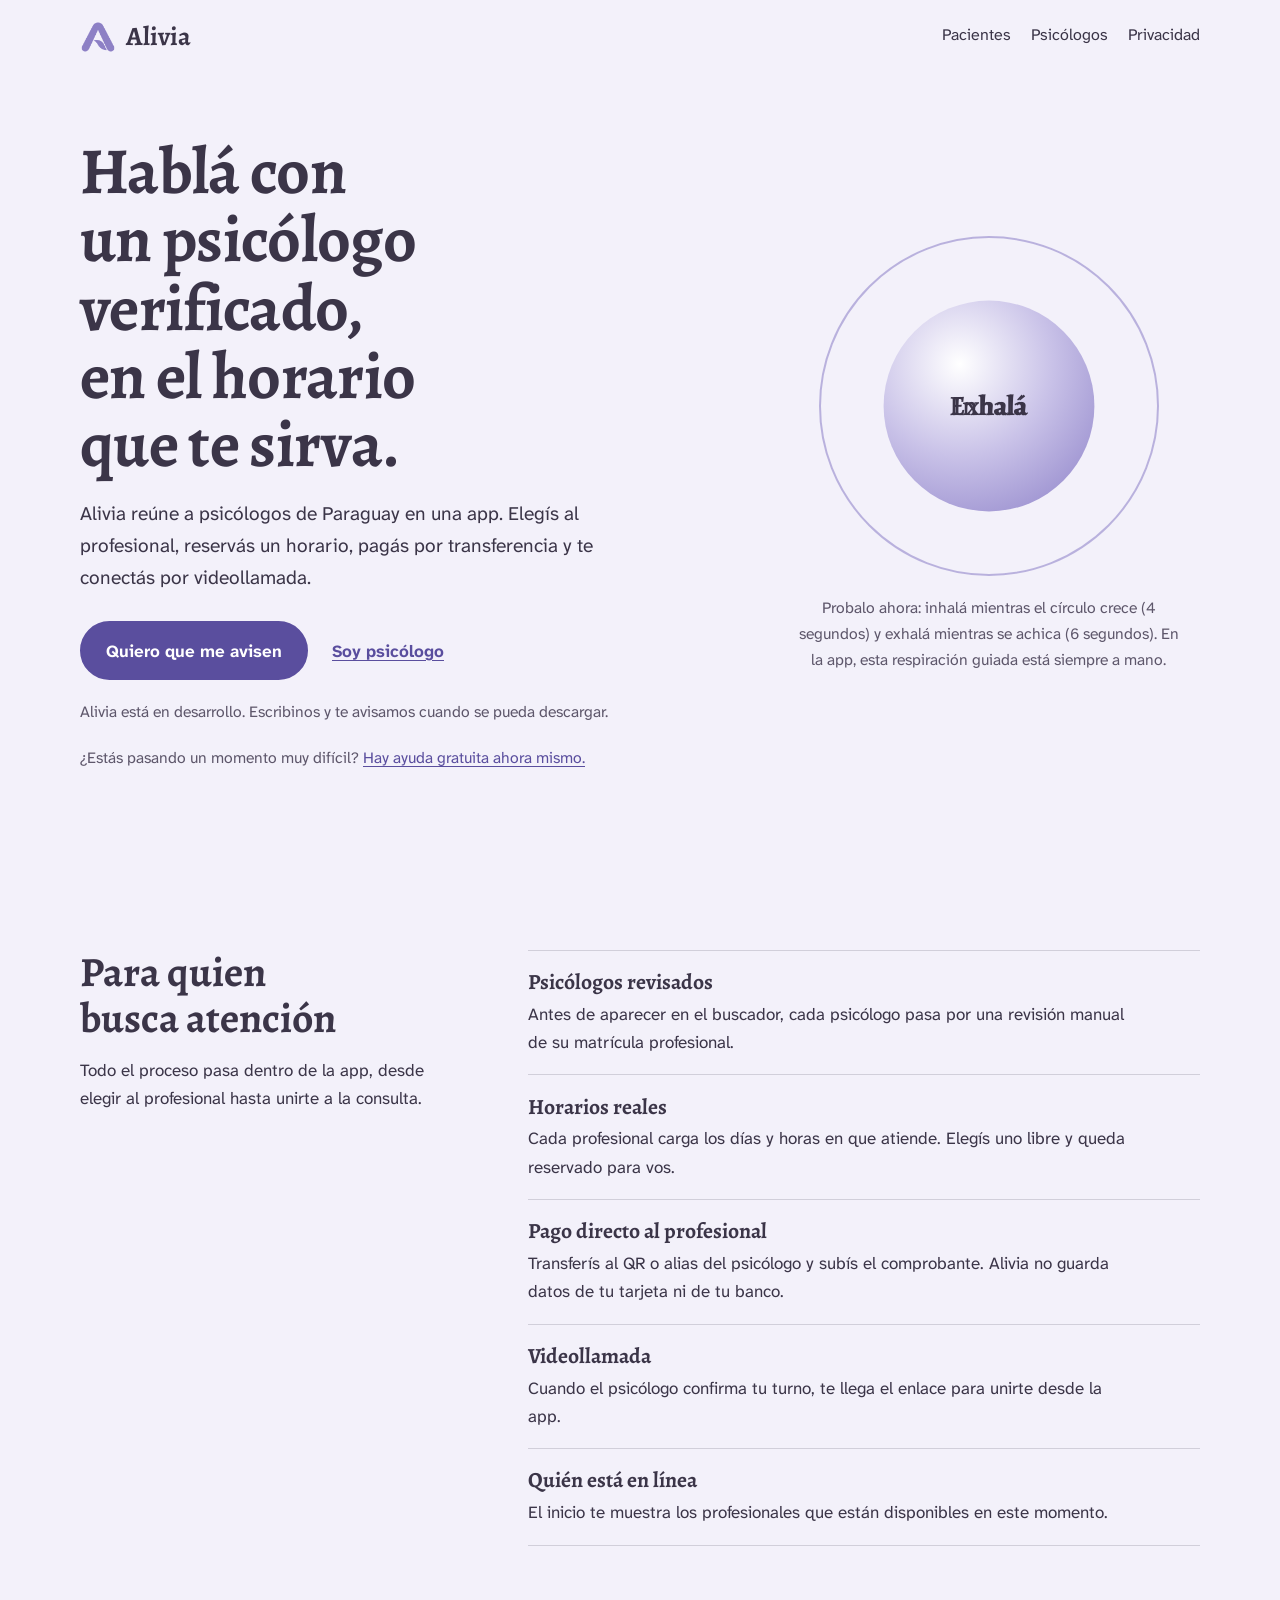
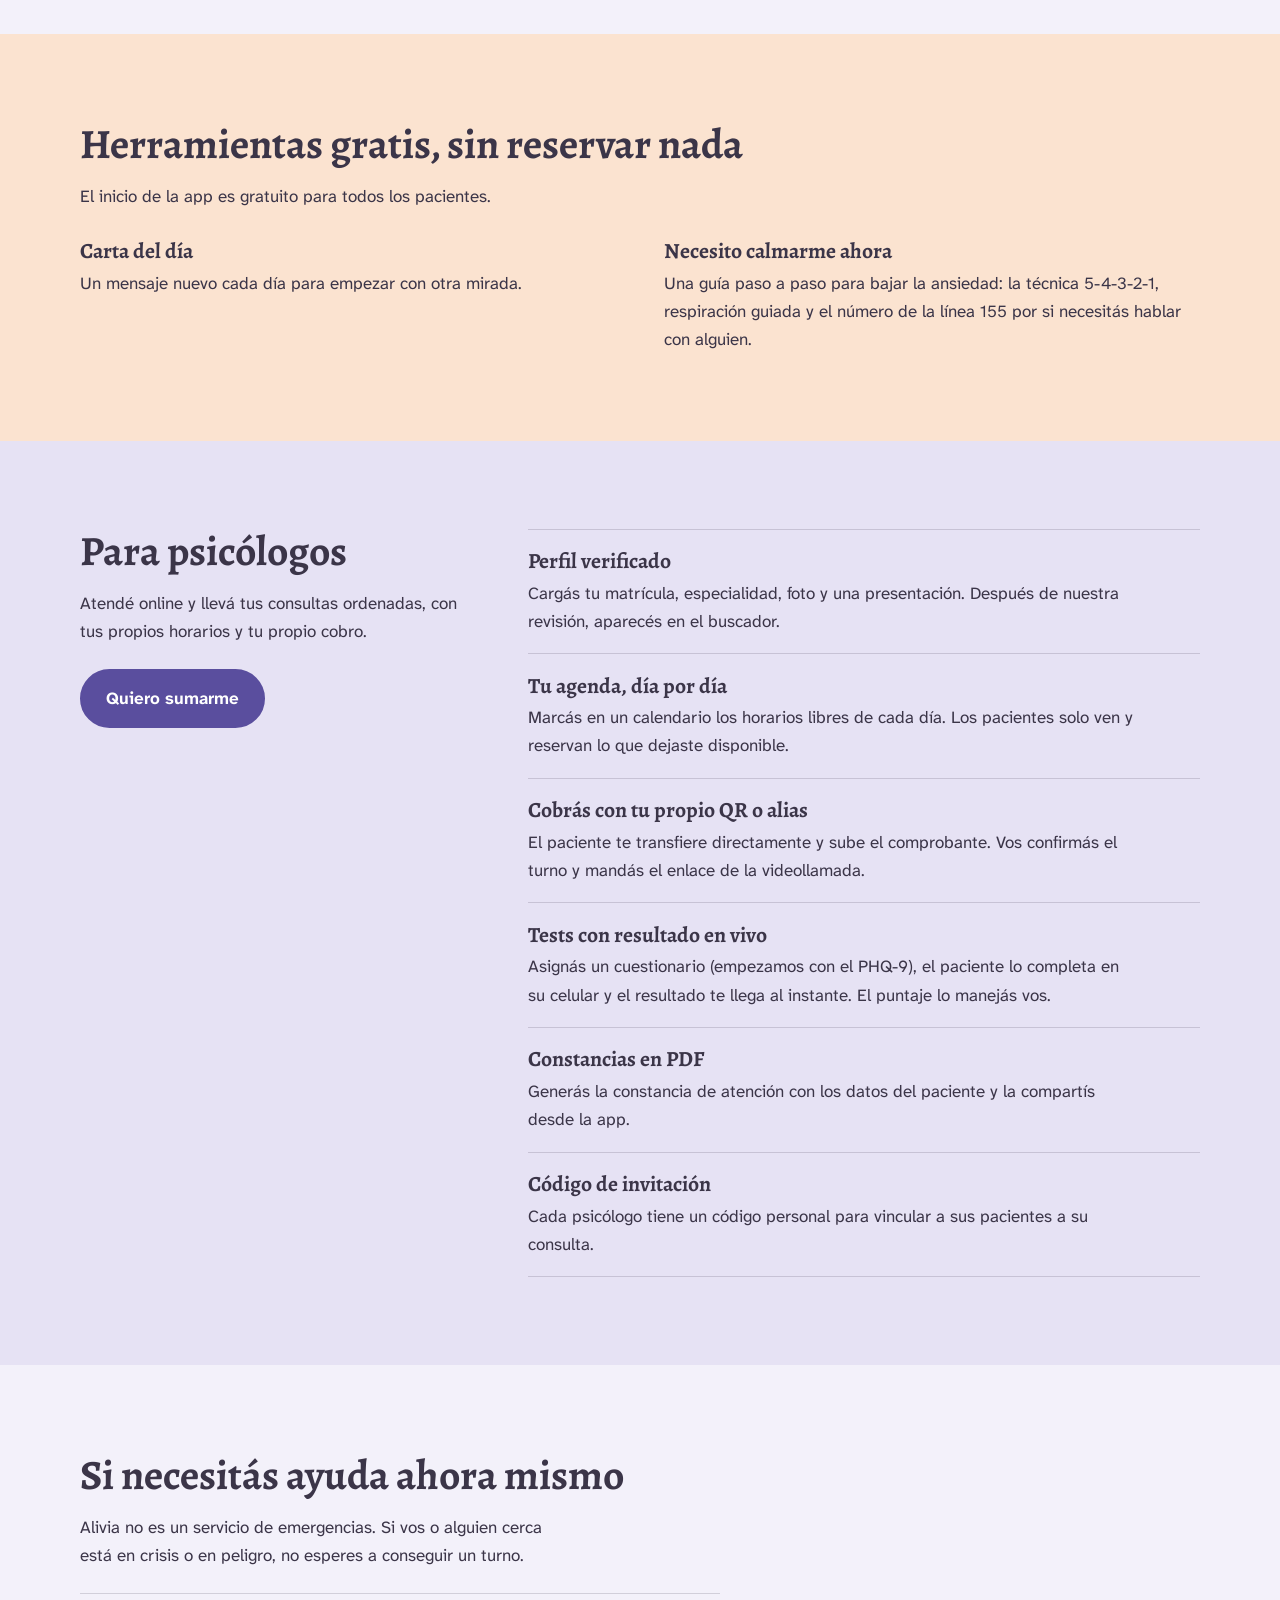
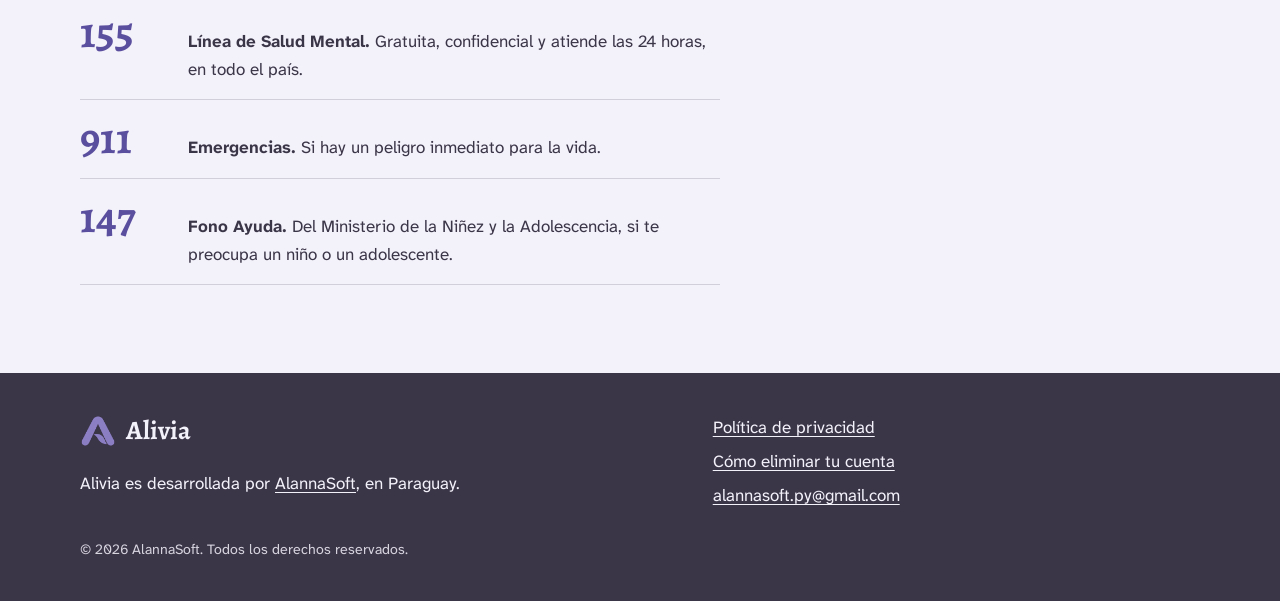
==== index.html @ 04ec1b3c "Sitio inicial de Alivia: portada, política de privacidad y logo Co-Authored-By: Claude Sonnet 5.5 <n" ====
<!doctype html>
<html lang="es">
<head>
  <meta charset="utf-8">
  <meta name="viewport" content="width=device-width, initial-scale=1">
  <title>Alivia: psicólogos verificados en Paraguay</title>
  <meta name="description" content="Encontrá un psicólogo verificado, reservá tu consulta y conectate por videollamada. Alivia, salud mental para Paraguay.">
  <meta name="theme-color" content="#F3F1FA">
  <meta property="og:type" content="website">
  <meta property="og:locale" content="es_PY">
  <meta property="og:title" content="Alivia: psicólogos verificados en Paraguay">
  <meta property="og:description" content="Elegí un psicólogo verificado, reservá un horario y conectate por videollamada.">
  <link rel="icon" href="assets/img/favicon-64.png" type="image/png" sizes="64x64">
  <link rel="apple-touch-icon" href="assets/img/apple-touch-icon.png">
  <link rel="preload" href="assets/fonts/alegreya-700.woff2" as="font" type="font/woff2" crossorigin>
  <link rel="stylesheet" href="assets/css/estilos.css">
</head>
<body>
  <a class="saltar" href="#contenido">Saltar al contenido</a>

  <header class="cabecera">
    <div class="contenedor cabecera__interior">
      <a class="marca" href="index.html" aria-label="Alivia, inicio">
        <img src="assets/img/logo.png" alt="" width="36" height="36">
        Alivia
      </a>
      <nav aria-label="Principal">
        <ul class="menu">
          <li><a href="#pacientes">Pacientes</a></li>
          <li><a href="#psicologos">Psicólogos</a></li>
          <li><a href="privacidad.html">Privacidad</a></li>
        </ul>
      </nav>
    </div>
  </header>

  <main id="contenido">
    <section class="hero">
      <div class="contenedor hero__rejilla">
        <div>
          <h1>Hablá con un psicólogo verificado, en el horario que te sirva.</h1>
          <p class="hero__bajada">Alivia reúne a psicólogos de Paraguay en una app. Elegís al profesional, reservás un horario, pagás por transferencia y te conectás por videollamada.</p>
          <div class="acciones">
            <a class="boton" href="mailto:alannasoft.py@gmail.com?subject=Quiero%20que%20me%20avisen%20cuando%20Alivia%20est%C3%A9%20lista">Quiero que me avisen</a>
            <a class="enlace-fuerte" href="#psicologos">Soy psicólogo</a>
          </div>
          <p class="estado">Alivia está en desarrollo. Escribinos y te avisamos cuando se pueda descargar.</p>
          <p class="estado">¿Estás pasando un momento muy difícil? <a href="#ayuda">Hay ayuda gratuita ahora mismo.</a></p>
        </div>

        <figure class="aliento">
          <div class="aliento__dibujo" aria-hidden="true">
            <span class="aliento__guia"></span>
            <span class="aliento__circulo"></span>
            <span class="aliento__texto aliento__texto--inhala">Inhalá</span>
            <span class="aliento__texto aliento__texto--exhala">Exhalá</span>
            <span class="aliento__texto aliento__texto--fija">Respirá despacio</span>
          </div>
          <figcaption>Probalo ahora: inhalá mientras el círculo crece (4 segundos) y exhalá mientras se achica (6 segundos). En la app, esta respiración guiada está siempre a mano.</figcaption>
        </figure>
      </div>
    </section>

    <section class="seccion" id="pacientes">
      <div class="contenedor partida">
        <div class="partida__titulo">
          <h2>Para quien busca atención</h2>
          <p class="intro">Todo el proceso pasa dentro de la app, desde elegir al profesional hasta unirte a la consulta.</p>
        </div>
        <ul class="filas">
          <li>
            <h3>Psicólogos revisados</h3>
            <p>Antes de aparecer en el buscador, cada psicólogo pasa por una revisión manual de su matrícula profesional.</p>
          </li>
          <li>
            <h3>Horarios reales</h3>
            <p>Cada profesional carga los días y horas en que atiende. Elegís uno libre y queda reservado para vos.</p>
          </li>
          <li>
            <h3>Pago directo al profesional</h3>
            <p>Transferís al QR o alias del psicólogo y subís el comprobante. Alivia no guarda datos de tu tarjeta ni de tu banco.</p>
          </li>
          <li>
            <h3>Videollamada</h3>
            <p>Cuando el psicólogo confirma tu turno, te llega el enlace para unirte desde la app.</p>
          </li>
          <li>
            <h3>Quién está en línea</h3>
            <p>El inicio te muestra los profesionales que están disponibles en este momento.</p>
          </li>
        </ul>
      </div>
    </section>

    <section class="seccion seccion--calida" id="gratis">
      <div class="contenedor">
        <h2>Herramientas gratis, sin reservar nada</h2>
        <p class="intro">El inicio de la app es gratuito para todos los pacientes.</p>
        <div class="dos">
          <article>
            <h3>Carta del día</h3>
            <p>Un mensaje nuevo cada día para empezar con otra mirada.</p>
          </article>
          <article>
            <h3>Necesito calmarme ahora</h3>
            <p>Una guía paso a paso para bajar la ansiedad: la técnica 5-4-3-2-1, respiración guiada y el número de la línea 155 por si necesitás hablar con alguien.</p>
          </article>
        </div>
      </div>
    </section>

    <section class="seccion seccion--suave" id="psicologos">
      <div class="contenedor partida">
        <div class="partida__titulo">
          <h2>Para psicólogos</h2>
          <p class="intro">Atendé online y llevá tus consultas ordenadas, con tus propios horarios y tu propio cobro.</p>
          <a class="boton" href="mailto:alannasoft.py@gmail.com?subject=Quiero%20sumarme%20a%20Alivia%20como%20psic%C3%B3logo%2Fa">Quiero sumarme</a>
        </div>
        <ul class="filas">
          <li>
            <h3>Perfil verificado</h3>
            <p>Cargás tu matrícula, especialidad, foto y una presentación. Después de nuestra revisión, aparecés en el buscador.</p>
          </li>
          <li>
            <h3>Tu agenda, día por día</h3>
            <p>Marcás en un calendario los horarios libres de cada día. Los pacientes solo ven y reservan lo que dejaste disponible.</p>
          </li>
          <li>
            <h3>Cobrás con tu propio QR o alias</h3>
            <p>El paciente te transfiere directamente y sube el comprobante. Vos confirmás el turno y mandás el enlace de la videollamada.</p>
          </li>
          <li>
            <h3>Tests con resultado en vivo</h3>
            <p>Asignás un cuestionario (empezamos con el PHQ-9), el paciente lo completa en su celular y el resultado te llega al instante. El puntaje lo manejás vos.</p>
          </li>
          <li>
            <h3>Constancias en PDF</h3>
            <p>Generás la constancia de atención con los datos del paciente y la compartís desde la app.</p>
          </li>
          <li>
            <h3>Código de invitación</h3>
            <p>Cada psicólogo tiene un código personal para vincular a sus pacientes a su consulta.</p>
          </li>
        </ul>
      </div>
    </section>

    <section class="seccion" id="ayuda">
      <div class="contenedor">
        <h2>Si necesitás ayuda ahora mismo</h2>
        <p class="intro">Alivia no es un servicio de emergencias. Si vos o alguien cerca está en crisis o en peligro, no esperes a conseguir un turno.</p>
        <ul class="urgencias">
          <li>
            <a class="numero" href="tel:155" aria-label="Llamar al 155">155</a>
            <p><strong>Línea de Salud Mental.</strong> Gratuita, confidencial y atiende las 24 horas, en todo el país.</p>
          </li>
          <li>
            <a class="numero" href="tel:911" aria-label="Llamar al 911">911</a>
            <p><strong>Emergencias.</strong> Si hay un peligro inmediato para la vida.</p>
          </li>
          <li>
            <a class="numero" href="tel:147" aria-label="Llamar al 147">147</a>
            <p><strong>Fono Ayuda.</strong> Del Ministerio de la Niñez y la Adolescencia, si te preocupa un niño o un adolescente.</p>
          </li>
        </ul>
      </div>
    </section>
  </main>

  <footer class="pie">
    <div class="contenedor pie__rejilla">
      <div>
        <a class="marca" href="index.html" aria-label="Alivia, inicio">
          <img src="assets/img/logo.png" alt="" width="36" height="36">
          Alivia
        </a>
        <p>Alivia es desarrollada por <a href="https://estacionalanna.github.io/alannasoft.github.io/">AlannaSoft</a>, en Paraguay.</p>
      </div>
      <ul>
        <li><a href="privacidad.html">Política de privacidad</a></li>
        <li><a href="privacidad.html#eliminar-cuenta">Cómo eliminar tu cuenta</a></li>
        <li><a href="mailto:alannasoft.py@gmail.com">alannasoft.py@gmail.com</a></li>
      </ul>
    </div>
    <div class="contenedor">
      <small>© 2026 AlannaSoft. Todos los derechos reservados.</small>
    </div>
  </footer>
</body>
</html>
---- assets/css/estilos.css ----
/* Alivia web: estilos compartidos por index.html y privacidad.html
   Paleta oficial "Lavanda suave" + una variante más oscura del acento (--acento-fuerte)
   para texto y botones, porque #8B7FC7 sola no llega al contraste mínimo para texto. */

@font-face {
  font-family: "Alegreya";
  font-weight: 500;
  font-style: normal;
  font-display: swap;
  src: url("../fonts/alegreya-500.woff2") format("woff2");
}
@font-face {
  font-family: "Alegreya";
  font-weight: 700;
  font-style: normal;
  font-display: swap;
  src: url("../fonts/alegreya-700.woff2") format("woff2");
}
@font-face {
  font-family: "Atkinson Hyperlegible Next";
  font-weight: 400;
  font-style: normal;
  font-display: swap;
  src: url("../fonts/atkinson-400.woff2") format("woff2");
}
@font-face {
  font-family: "Atkinson Hyperlegible Next";
  font-weight: 700;
  font-style: normal;
  font-display: swap;
  src: url("../fonts/atkinson-700.woff2") format("woff2");
}

:root {
  --fondo: #F3F1FA;
  --superficie: #C9C2E8;
  --superficie-suave: #E6E2F4;
  --acento: #8B7FC7;
  --acento-fuerte: #5A4E9E;
  --calido: #FBE3D0;
  --tinta: #3B3548;
  --tinta-suave: #5E576B;
  --linea: rgba(59, 53, 72, 0.18);
  --serif: "Alegreya", Georgia, "Times New Roman", serif;
  --sans: "Atkinson Hyperlegible Next", system-ui, -apple-system, "Segoe UI", sans-serif;
  --gutter: clamp(16px, 4vw, 40px);
  color-scheme: light;
}

*,
*::before,
*::after {
  box-sizing: border-box;
}

html {
  -webkit-text-size-adjust: 100%;
  scroll-behavior: smooth;
}

@media (prefers-reduced-motion: reduce) {
  html {
    scroll-behavior: auto;
  }
}

body {
  margin: 0;
  background: var(--fondo);
  color: var(--tinta);
  font-family: var(--sans);
  font-size: 1.0625rem;
  line-height: 1.65;
}

a {
  color: var(--acento-fuerte);
  text-underline-offset: 0.2em;
}

:focus-visible {
  outline: 3px solid var(--acento-fuerte);
  outline-offset: 3px;
  border-radius: 4px;
}

.saltar {
  position: absolute;
  left: 1rem;
  top: -4rem;
  background: var(--tinta);
  color: var(--fondo);
  padding: 0.6rem 1rem;
  border-radius: 8px;
  z-index: 10;
}
.saltar:focus {
  top: 1rem;
}

.contenedor {
  width: min(1120px, 100% - 2 * var(--gutter));
  margin-inline: auto;
}

/* ---------- Cabecera ---------- */

.cabecera {
  padding-block: 1rem;
}

.cabecera__interior {
  display: flex;
  flex-wrap: wrap;
  align-items: center;
  justify-content: space-between;
  gap: 0.5rem 1.5rem;
}

.marca {
  display: inline-flex;
  align-items: center;
  gap: 0.6rem;
  color: var(--tinta);
  font-family: var(--serif);
  font-weight: 700;
  font-size: 1.65rem;
  line-height: 1;
  text-decoration: none;
}

.marca img {
  width: 2.25rem;
  height: 2.25rem;
}

.menu {
  display: flex;
  flex-wrap: wrap;
  gap: 0.25rem 1.25rem;
  margin: 0;
  padding: 0;
  list-style: none;
  font-size: 1rem;
}

.menu a {
  display: inline-block;
  padding: 0.4rem 0;
  color: var(--tinta);
  text-decoration: none;
  border-bottom: 2px solid transparent;
}

.menu a:hover {
  border-bottom-color: var(--acento);
}

/* ---------- Botones y enlaces ---------- */

.boton {
  display: inline-block;
  background: var(--acento-fuerte);
  border: 2px solid var(--acento-fuerte);
  border-radius: 999px;
  color: #fff;
  font-weight: 700;
  padding: 0.85rem 1.5rem;
  text-decoration: none;
  transition: background-color 0.15s, border-color 0.15s;
}

.boton:hover {
  background: var(--tinta);
  border-color: var(--tinta);
}

.enlace-fuerte {
  font-weight: 700;
}

/* ---------- Portada ---------- */

.hero {
  padding-block: clamp(1.5rem, 5vw, 4.5rem) clamp(2.5rem, 7vw, 6rem);
}

.hero__rejilla {
  display: grid;
  gap: 2.5rem 4rem;
  align-items: center;
}

@media (min-width: 860px) {
  .hero__rejilla {
    grid-template-columns: minmax(0, 1.2fr) minmax(0, 0.8fr);
  }
}

.hero h1 {
  max-width: 15ch;
  margin: 0 0 1.25rem;
  font-family: var(--serif);
  font-weight: 700;
  font-size: clamp(2.25rem, 1.2rem + 4.6vw, 4.1rem);
  line-height: 1.04;
  letter-spacing: -0.01em;
  text-wrap: balance;
}

.hero__bajada {
  max-width: 34rem;
  margin: 0 0 1.75rem;
  font-size: 1.2rem;
}

.acciones {
  display: flex;
  flex-wrap: wrap;
  align-items: center;
  gap: 1rem 1.5rem;
}

.estado {
  max-width: 34rem;
  margin: 1.25rem 0 0;
  color: var(--tinta-suave);
  font-size: 0.98rem;
}

/* ---------- Círculo de respiración (4 s inhalar, 6 s exhalar) ---------- */

.aliento {
  margin: 0;
}

.aliento__dibujo {
  position: relative;
  width: min(100%, 340px);
  aspect-ratio: 1;
  margin-inline: auto;
}

.aliento__guia {
  position: absolute;
  inset: 0;
  border: 2px solid var(--acento);
  border-radius: 50%;
  opacity: 0.55;
}

.aliento__circulo {
  position: absolute;
  inset: 0;
  border-radius: 50%;
  background: radial-gradient(circle at 36% 30%, #fff 0%, var(--superficie) 46%, var(--acento) 100%);
  transform: scale(0.8);
}

.aliento__texto {
  position: absolute;
  inset: 0;
  display: none;
  place-items: center;
  font-family: var(--serif);
  font-weight: 500;
  font-size: 1.75rem;
  color: var(--tinta);
}

.aliento__texto--fija {
  display: grid;
}

.aliento figcaption {
  max-width: 24rem;
  margin: 1.25rem auto 0;
  color: var(--tinta-suave);
  font-size: 0.98rem;
  text-align: center;
}

@media (prefers-reduced-motion: no-preference) {
  .aliento__circulo {
    transform: scale(0.62);
    animation: respirar 10s ease-in-out infinite;
  }
  .aliento__texto--fija {
    display: none;
  }
  .aliento__texto--inhala {
    display: grid;
    animation: texto-inhala 10s linear infinite;
  }
  .aliento__texto--exhala {
    display: grid;
    animation: texto-exhala 10s linear infinite;
  }
}

@keyframes respirar {
  0% { transform: scale(0.62); }
  40% { transform: scale(1); }
  100% { transform: scale(0.62); }
}

@keyframes texto-inhala {
  0% { opacity: 0; }
  4% { opacity: 1; }
  34% { opacity: 1; }
  40% { opacity: 0; }
  100% { opacity: 0; }
}

@keyframes texto-exhala {
  0% { opacity: 0; }
  40% { opacity: 0; }
  46% { opacity: 1; }
  94% { opacity: 1; }
  100% { opacity: 0; }
}

/* ---------- Secciones ---------- */

.seccion {
  padding-block: clamp(2.5rem, 7vw, 5.5rem);
}

.seccion--calida {
  background: var(--calido);
}

.seccion--suave {
  background: var(--superficie-suave);
}

.seccion h2 {
  margin: 0 0 0.9rem;
  font-family: var(--serif);
  font-weight: 700;
  font-size: clamp(1.75rem, 1rem + 2.6vw, 2.6rem);
  line-height: 1.1;
  text-wrap: balance;
}

.seccion .intro {
  max-width: 30rem;
  margin: 0 0 1.5rem;
}

.partida {
  display: grid;
  gap: 1.5rem 4rem;
}

@media (min-width: 860px) {
  .partida {
    grid-template-columns: minmax(0, 0.8fr) minmax(0, 1.4fr);
  }
  .partida__titulo {
    position: sticky;
    top: 1.5rem;
    align-self: start;
  }
}

.filas {
  margin: 0;
  padding: 0;
  list-style: none;
}

.filas li {
  padding: 1.15rem 0;
  border-top: 1px solid var(--linea);
}

.filas li:last-child {
  border-bottom: 1px solid var(--linea);
}

.filas h3,
.dos h3 {
  margin: 0 0 0.3rem;
  font-family: var(--serif);
  font-weight: 700;
  font-size: 1.35rem;
  line-height: 1.2;
}

.filas p,
.dos p {
  max-width: 38rem;
  margin: 0;
}

.dos {
  display: grid;
  gap: 1.75rem 3rem;
  margin-top: 1.75rem;
}

@media (min-width: 720px) {
  .dos {
    grid-template-columns: 1fr 1fr;
  }
}

.seccion--calida .intro {
  max-width: 38rem;
}

/* ---------- Ayuda inmediata ---------- */

.urgencias {
  margin: 1.5rem 0 0;
  padding: 0;
  list-style: none;
  max-width: 40rem;
}

.urgencias li {
  display: grid;
  grid-template-columns: 5.5rem 1fr;
  gap: 0.25rem 1.25rem;
  align-items: baseline;
  padding: 1rem 0;
  border-top: 1px solid var(--linea);
}

.urgencias li:last-child {
  border-bottom: 1px solid var(--linea);
}

.urgencias .numero {
  color: var(--acento-fuerte);
  font-family: var(--serif);
  font-weight: 700;
  font-size: 2.75rem;
  line-height: 1;
  text-decoration: none;
}

.urgencias .numero:hover {
  text-decoration: underline;
}

.urgencias p {
  margin: 0;
}

/* ---------- Pie ---------- */

.pie {
  padding-block: 2.5rem;
  background: var(--tinta);
  color: var(--fondo);
}

.pie a {
  color: var(--fondo);
}

.pie a:hover {
  color: var(--superficie);
}

.pie :focus-visible {
  outline-color: var(--superficie);
}

.pie .marca {
  color: var(--fondo);
}

.pie__rejilla {
  display: grid;
  gap: 1.5rem 3rem;
}

@media (min-width: 720px) {
  .pie__rejilla {
    grid-template-columns: 1.2fr 1fr;
    align-items: start;
  }
}

.pie p {
  max-width: 28rem;
  margin: 0.75rem 0 0;
}

.pie ul {
  display: grid;
  gap: 0.4rem;
  margin: 0;
  padding: 0;
  list-style: none;
}

.pie small {
  display: block;
  margin-top: 1.75rem;
  opacity: 0.85;
}

/* ---------- Política de privacidad ---------- */

.legal {
  padding-block: clamp(1.5rem, 5vw, 3.5rem) clamp(3rem, 8vw, 6rem);
}

.legal__cuerpo {
  max-width: 44rem;
}

.legal h1 {
  margin: 0 0 0.5rem;
  font-family: var(--serif);
  font-weight: 700;
  font-size: clamp(2rem, 1rem + 4vw, 3.2rem);
  line-height: 1.08;
  text-wrap: balance;
}

.legal .fecha {
  margin: 0 0 1.75rem;
  color: var(--tinta-suave);
}

.legal h2 {
  margin: 2.5rem 0 0.75rem;
  font-family: var(--serif);
  font-weight: 700;
  font-size: 1.6rem;
  line-height: 1.2;
  scroll-margin-top: 1rem;
}

.legal h3 {
  margin: 1.5rem 0 0.4rem;
  font-weight: 700;
  font-size: 1.05rem;
}

.legal p {
  margin: 0 0 1rem;
}

.legal ul,
.legal ol {
  margin: 0.5rem 0 1rem;
  padding-left: 1.25rem;
}

.legal li {
  margin: 0.4rem 0;
}

.resumen {
  margin: 0 0 2rem;
  padding: 1.1rem 1.25rem;
  background: var(--superficie-suave);
  border-left: 4px solid var(--acento);
  border-radius: 0 14px 14px 0;
}

.legal .resumen h2 {
  margin: 0 0 0.5rem;
  font-size: 1.3rem;
}

.resumen ul {
  margin: 0;
}

.indice {
  margin: 0 0 1rem;
  padding: 0;
  list-style: none;
  columns: 1;
}

@media (min-width: 700px) {
  .indice {
    columns: 2;
    column-gap: 2.5rem;
  }
}

.legal .indice li {
  margin: 0.3rem 0;
  break-inside: avoid;
}

.indice a {
  text-decoration: none;
}

.indice a:hover {
  text-decoration: underline;
}

.aviso-emergencia {
  margin: 1rem 0;
  padding: 1rem 1.25rem;
  background: var(--calido);
  border-radius: 14px;
}

.aviso-emergencia p:last-child,
.aviso-emergencia ul {
  margin-bottom: 0;
}
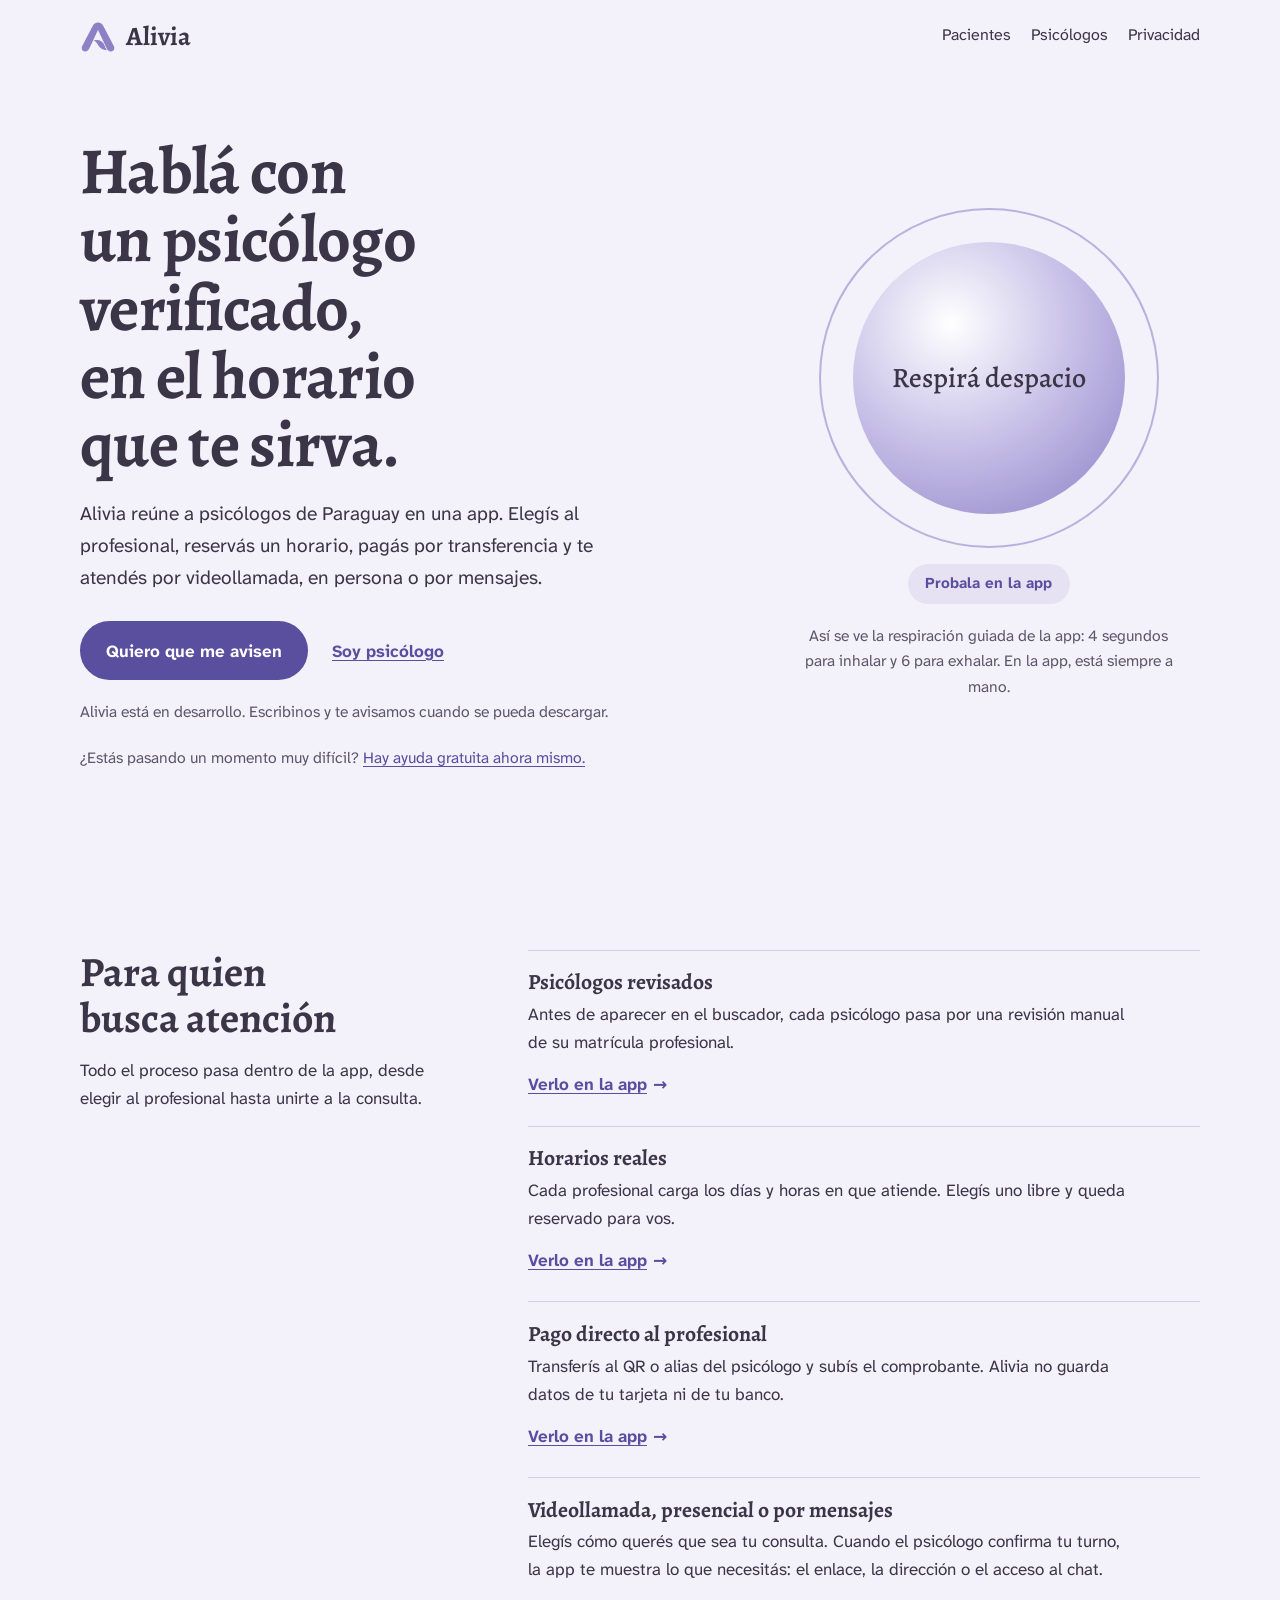
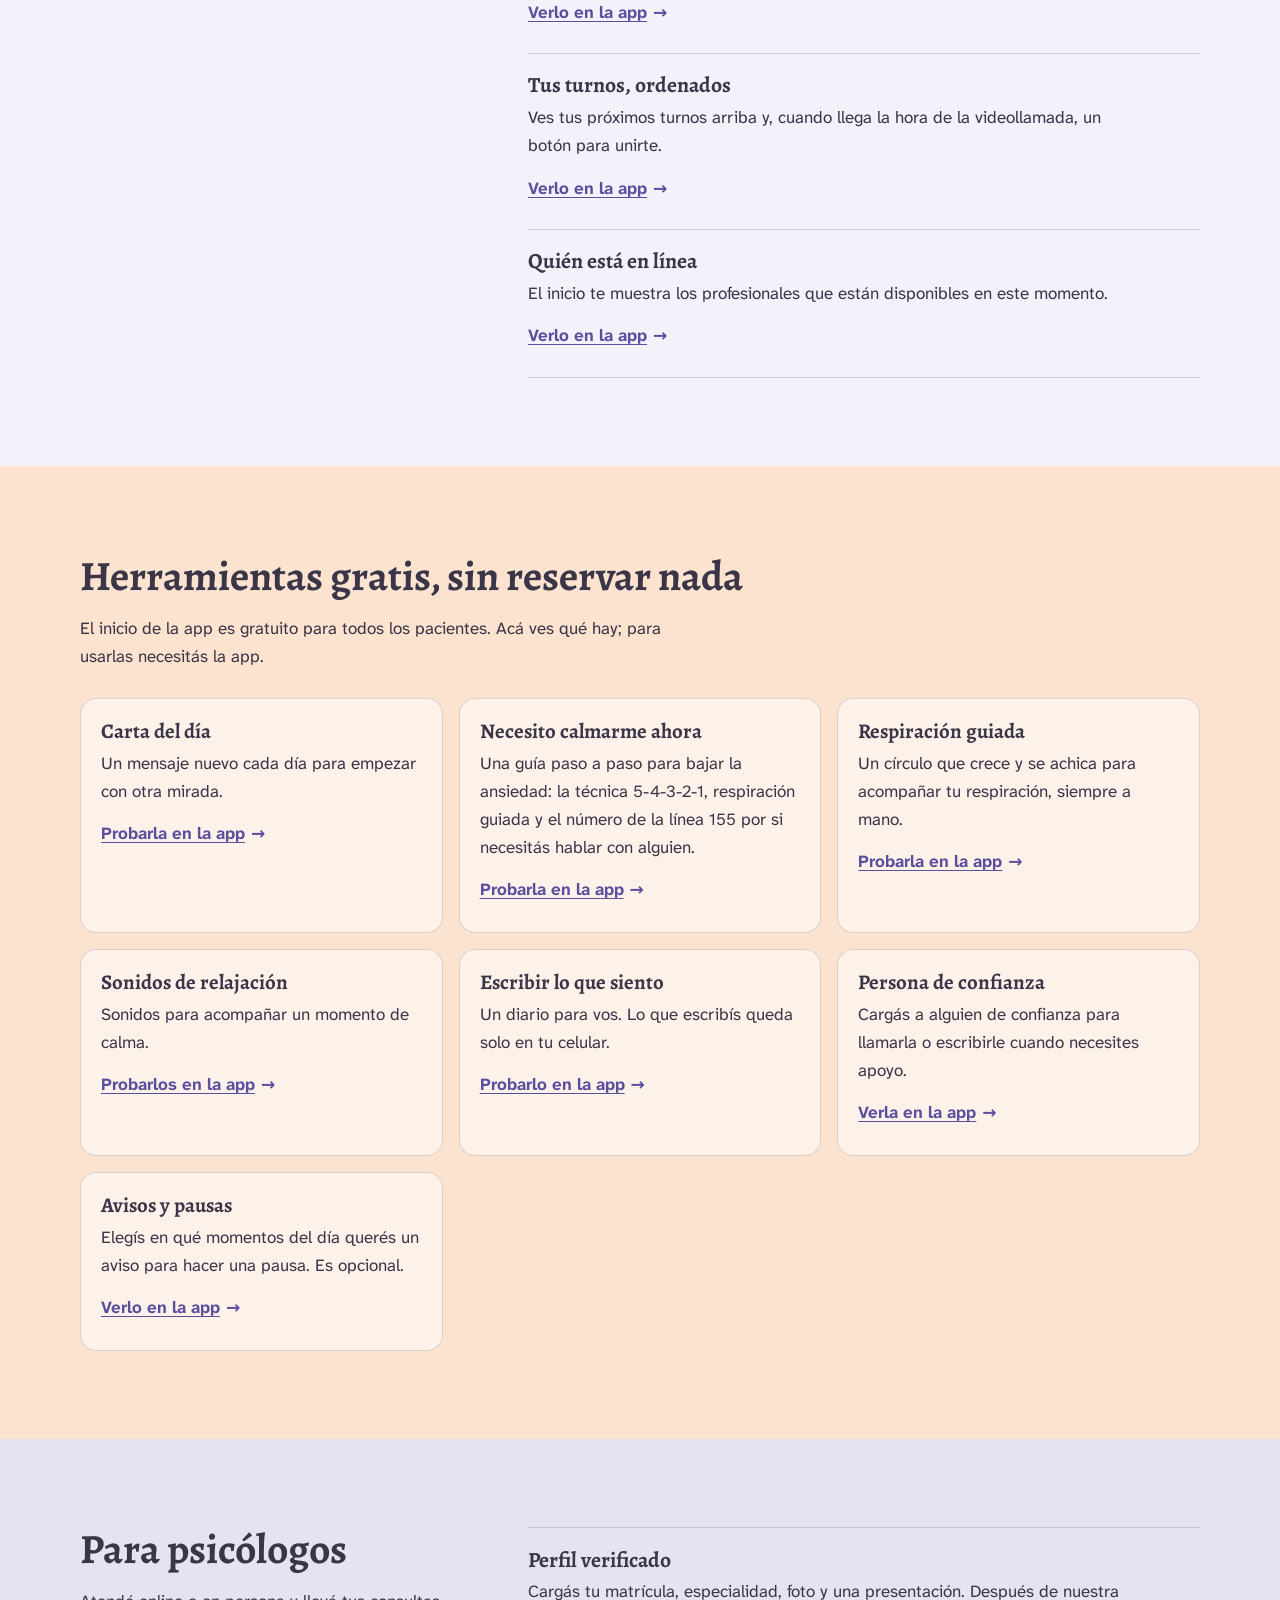
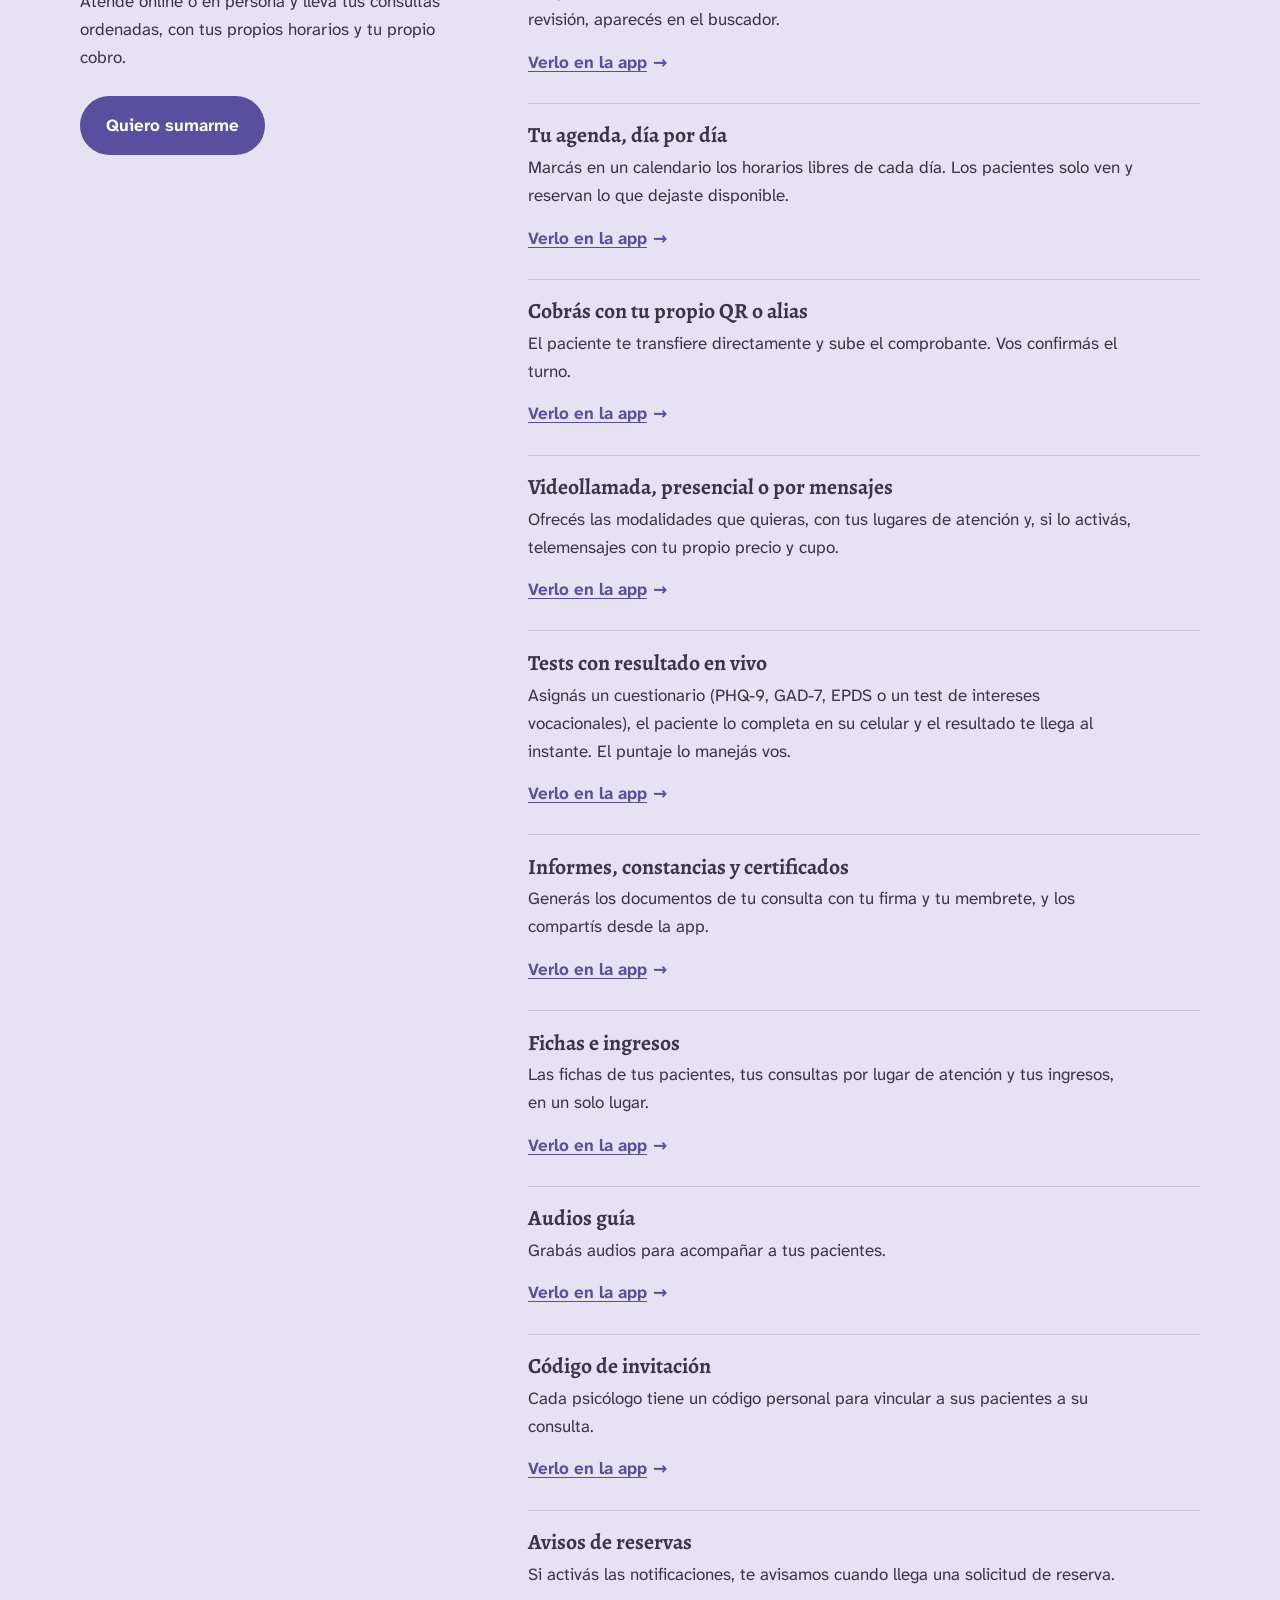
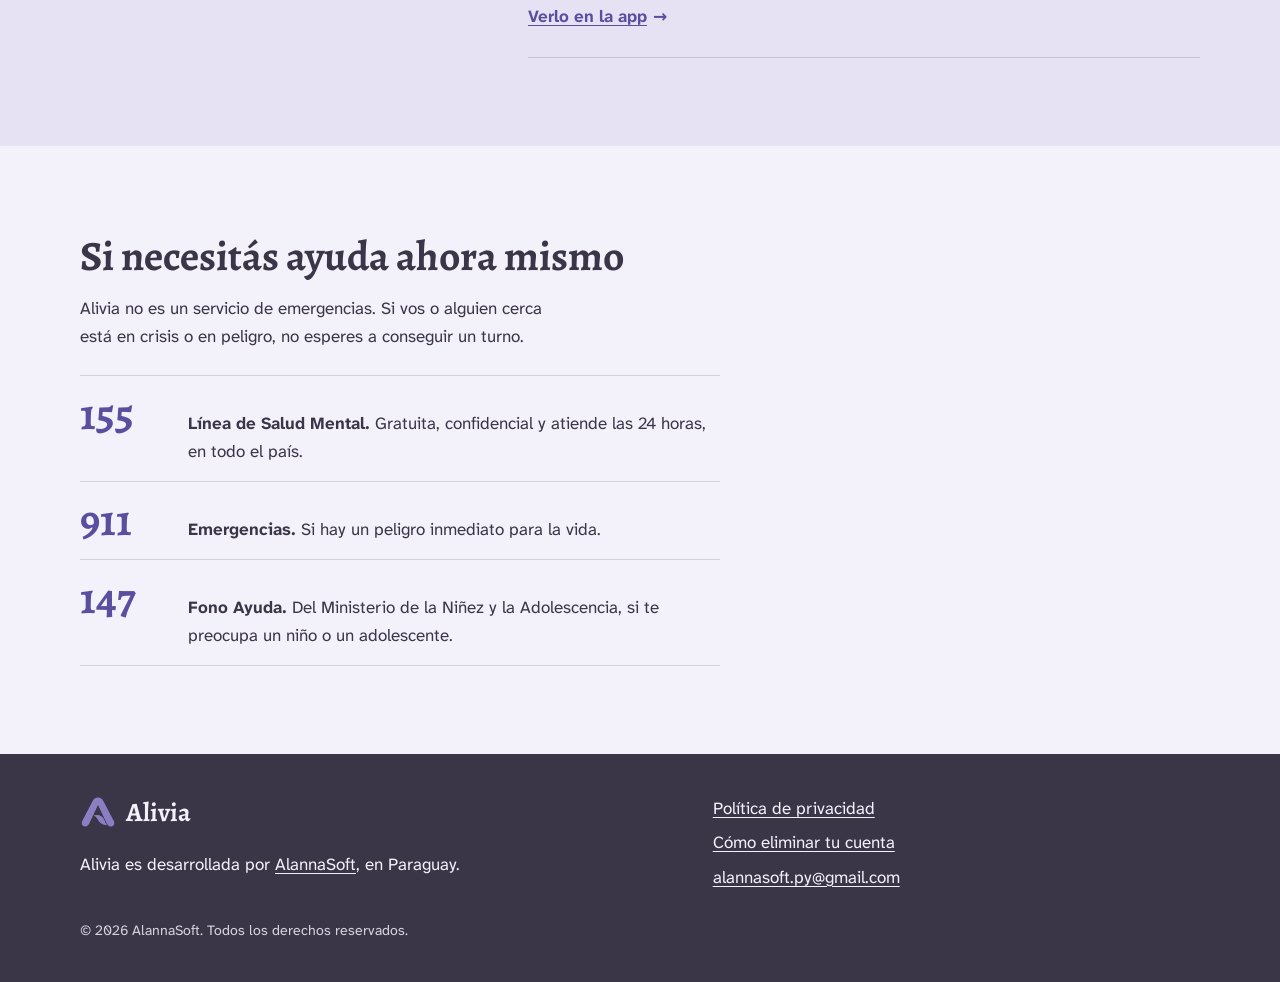
==== commit 4e655ea4: "Portada: respiración solo demostrativa y cuadro que invita a descargar la app - La respiración guiad" ====
--- a/index.html
+++ b/index.html
@@ -4,16 +4,17 @@
   <meta charset="utf-8">
   <meta name="viewport" content="width=device-width, initial-scale=1">
   <title>Alivia: psicólogos verificados en Paraguay</title>
-  <meta name="description" content="Encontrá un psicólogo verificado, reservá tu consulta y conectate por videollamada. Alivia, salud mental para Paraguay.">
+  <meta name="description" content="Encontrá un psicólogo verificado, reservá tu consulta y atendete por videollamada, en persona o por mensajes. Alivia, salud mental para Paraguay.">
   <meta name="theme-color" content="#F3F1FA">
   <meta property="og:type" content="website">
   <meta property="og:locale" content="es_PY">
   <meta property="og:title" content="Alivia: psicólogos verificados en Paraguay">
-  <meta property="og:description" content="Elegí un psicólogo verificado, reservá un horario y conectate por videollamada.">
+  <meta property="og:description" content="Elegí un psicólogo verificado, reservá un horario y atendete por videollamada, en persona o por mensajes.">
   <link rel="icon" href="assets/img/favicon-64.png" type="image/png" sizes="64x64">
   <link rel="apple-touch-icon" href="assets/img/apple-touch-icon.png">
   <link rel="preload" href="assets/fonts/alegreya-700.woff2" as="font" type="font/woff2" crossorigin>
   <link rel="stylesheet" href="assets/css/estilos.css">
+  <script src="assets/js/descarga.js" defer></script>
 </head>
 <body>
   <a class="saltar" href="#contenido">Saltar al contenido</a>
@@ -39,24 +40,26 @@
       <div class="contenedor hero__rejilla">
         <div>
           <h1>Hablá con un psicólogo verificado, en el horario que te sirva.</h1>
-          <p class="hero__bajada">Alivia reúne a psicólogos de Paraguay en una app. Elegís al profesional, reservás un horario, pagás por transferencia y te conectás por videollamada.</p>
+          <p class="hero__bajada">Alivia reúne a psicólogos de Paraguay en una app. Elegís al profesional, reservás un horario, pagás por transferencia y te atendés por videollamada, en persona o por mensajes.</p>
           <div class="acciones">
-            <a class="boton" href="mailto:alannasoft.py@gmail.com?subject=Quiero%20que%20me%20avisen%20cuando%20Alivia%20est%C3%A9%20lista">Quiero que me avisen</a>
+            <a class="boton" data-descarga href="mailto:alannasoft.py@gmail.com?subject=Quiero%20que%20me%20avisen%20cuando%20Alivia%20est%C3%A9%20lista">Quiero que me avisen</a>
             <a class="enlace-fuerte" href="#psicologos">Soy psicólogo</a>
           </div>
-          <p class="estado">Alivia está en desarrollo. Escribinos y te avisamos cuando se pueda descargar.</p>
+          <p class="estado" data-sin-link>Alivia está en desarrollo. Escribinos y te avisamos cuando se pueda descargar.</p>
+          <p class="estado" data-con-link hidden>Alivia ya está lista para descargar.</p>
           <p class="estado">¿Estás pasando un momento muy difícil? <a href="#ayuda">Hay ayuda gratuita ahora mismo.</a></p>
         </div>
 
-        <figure class="aliento">
-          <div class="aliento__dibujo" aria-hidden="true">
-            <span class="aliento__guia"></span>
-            <span class="aliento__circulo"></span>
-            <span class="aliento__texto aliento__texto--inhala">Inhalá</span>
-            <span class="aliento__texto aliento__texto--exhala">Exhalá</span>
-            <span class="aliento__texto aliento__texto--fija">Respirá despacio</span>
-          </div>
-          <figcaption>Probalo ahora: inhalá mientras el círculo crece (4 segundos) y exhalá mientras se achica (6 segundos). En la app, esta respiración guiada está siempre a mano.</figcaption>
+        <figure class="aliento" data-invitar="Respiración guiada" data-detalle="En la app, el círculo te guía para respirar con calma: 4 segundos para inhalar y 6 para exhalar, cuando la necesites." data-ayuda>
+          <button type="button" class="aliento__boton" aria-label="Respiración guiada. Tocá para saber cómo probarla en la app.">
+            <span class="aliento__dibujo" aria-hidden="true">
+              <span class="aliento__guia"></span>
+              <span class="aliento__circulo"></span>
+              <span class="aliento__texto">Respirá despacio</span>
+            </span>
+            <span class="aliento__pista">Probala en la app</span>
+          </button>
+          <figcaption>Así se ve la respiración guiada de la app: 4 segundos para inhalar y 6 para exhalar. En la app, está siempre a mano.</figcaption>
         </figure>
       </div>
     </section>
@@ -68,25 +71,35 @@
           <p class="intro">Todo el proceso pasa dentro de la app, desde elegir al profesional hasta unirte a la consulta.</p>
         </div>
         <ul class="filas">
-          <li>
+          <li data-invitar="Psicólogos revisados" data-detalle="En la app ves el perfil de cada psicólogo: sus especialidades, su matrícula, su presentación y dónde atiende.">
             <h3>Psicólogos revisados</h3>
             <p>Antes de aparecer en el buscador, cada psicólogo pasa por una revisión manual de su matrícula profesional.</p>
-          </li>
-          <li>
+            <button type="button" class="ver-app">Verlo en la app</button>
+          </li>
+          <li data-invitar="Horarios reales" data-detalle="En la app elegís el día y la hora entre los horarios que el psicólogo dejó libres, y tu turno queda reservado.">
             <h3>Horarios reales</h3>
             <p>Cada profesional carga los días y horas en que atiende. Elegís uno libre y queda reservado para vos.</p>
-          </li>
-          <li>
+            <button type="button" class="ver-app">Verlo en la app</button>
+          </li>
+          <li data-invitar="Pago directo al profesional" data-detalle="En la app ves el QR o el alias del psicólogo en el paso de pago, transferís y subís tu comprobante. Alivia no guarda datos de tu tarjeta ni de tu banco.">
             <h3>Pago directo al profesional</h3>
             <p>Transferís al QR o alias del psicólogo y subís el comprobante. Alivia no guarda datos de tu tarjeta ni de tu banco.</p>
-          </li>
-          <li>
-            <h3>Videollamada</h3>
-            <p>Cuando el psicólogo confirma tu turno, te llega el enlace para unirte desde la app.</p>
-          </li>
-          <li>
+            <button type="button" class="ver-app">Verlo en la app</button>
+          </li>
+          <li data-invitar="Videollamada, presencial o por mensajes" data-detalle="En la app elegís cómo querés tu consulta. Si es por videollamada, te llega el enlace cuando el psicólogo confirma. Si es presencial, ves la dirección del consultorio. Si es por mensajes, conversás con el profesional por WhatsApp durante el plazo que reservaste.">
+            <h3>Videollamada, presencial o por mensajes</h3>
+            <p>Elegís cómo querés que sea tu consulta. Cuando el psicólogo confirma tu turno, la app te muestra lo que necesitás: el enlace, la dirección o el acceso al chat.</p>
+            <button type="button" class="ver-app">Verlo en la app</button>
+          </li>
+          <li data-invitar="Tus turnos" data-detalle="En la app tenés una sección con todos tus turnos, lo próximo arriba. Cuando se acerca la hora de una videollamada, aparece el botón para unirte.">
+            <h3>Tus turnos, ordenados</h3>
+            <p>Ves tus próximos turnos arriba y, cuando llega la hora de la videollamada, un botón para unirte.</p>
+            <button type="button" class="ver-app">Verlo en la app</button>
+          </li>
+          <li data-invitar="Quién está en línea" data-detalle="El inicio de la app te muestra los profesionales que están disponibles en este momento.">
             <h3>Quién está en línea</h3>
             <p>El inicio te muestra los profesionales que están disponibles en este momento.</p>
+            <button type="button" class="ver-app">Verlo en la app</button>
           </li>
         </ul>
       </div>
@@ -95,17 +108,44 @@
     <section class="seccion seccion--calida" id="gratis">
       <div class="contenedor">
         <h2>Herramientas gratis, sin reservar nada</h2>
-        <p class="intro">El inicio de la app es gratuito para todos los pacientes.</p>
-        <div class="dos">
-          <article>
+        <p class="intro">El inicio de la app es gratuito para todos los pacientes. Acá ves qué hay; para usarlas necesitás la app.</p>
+        <ul class="tarjetas">
+          <li data-invitar="Carta del día" data-detalle="En la app tenés un mensaje nuevo cada día para empezar con otra mirada.">
             <h3>Carta del día</h3>
             <p>Un mensaje nuevo cada día para empezar con otra mirada.</p>
-          </article>
-          <article>
+            <button type="button" class="ver-app">Probarla en la app</button>
+          </li>
+          <li data-invitar="Necesito calmarme ahora" data-detalle="En la app tenés una guía paso a paso para bajar la ansiedad: la técnica 5-4-3-2-1, respiración guiada y el número de la línea 155 por si necesitás hablar con alguien." data-ayuda>
             <h3>Necesito calmarme ahora</h3>
             <p>Una guía paso a paso para bajar la ansiedad: la técnica 5-4-3-2-1, respiración guiada y el número de la línea 155 por si necesitás hablar con alguien.</p>
-          </article>
-        </div>
+            <button type="button" class="ver-app">Probarla en la app</button>
+          </li>
+          <li data-invitar="Respiración guiada" data-detalle="En la app, el círculo te guía para respirar con calma: 4 segundos para inhalar y 6 para exhalar, cuando la necesites." data-ayuda>
+            <h3>Respiración guiada</h3>
+            <p>Un círculo que crece y se achica para acompañar tu respiración, siempre a mano.</p>
+            <button type="button" class="ver-app">Probarla en la app</button>
+          </li>
+          <li data-invitar="Sonidos de relajación" data-detalle="En la app tenés sonidos para acompañar un momento de calma.">
+            <h3>Sonidos de relajación</h3>
+            <p>Sonidos para acompañar un momento de calma.</p>
+            <button type="button" class="ver-app">Probarlos en la app</button>
+          </li>
+          <li data-invitar="Escribir lo que siento" data-detalle="En la app tenés un diario para vos. Lo que escribís se guarda solo en tu celular: no lo ve tu psicólogo ni nadie más.">
+            <h3>Escribir lo que siento</h3>
+            <p>Un diario para vos. Lo que escribís queda solo en tu celular.</p>
+            <button type="button" class="ver-app">Probarlo en la app</button>
+          </li>
+          <li data-invitar="Persona de confianza" data-detalle="En la app cargás a alguien de confianza y, cuando necesitás apoyo, la llamás o le escribís desde ahí. Esos datos quedan solo en tu celular.">
+            <h3>Persona de confianza</h3>
+            <p>Cargás a alguien de confianza para llamarla o escribirle cuando necesites apoyo.</p>
+            <button type="button" class="ver-app">Verla en la app</button>
+          </li>
+          <li data-invitar="Avisos y pausas" data-detalle="En la app elegís en qué momentos del día querés que te avise para hacer una pausa. Es opcional y lo cambiás cuando quieras.">
+            <h3>Avisos y pausas</h3>
+            <p>Elegís en qué momentos del día querés un aviso para hacer una pausa. Es opcional.</p>
+            <button type="button" class="ver-app">Verlo en la app</button>
+          </li>
+        </ul>
       </div>
     </section>
 
@@ -113,33 +153,59 @@
       <div class="contenedor partida">
         <div class="partida__titulo">
           <h2>Para psicólogos</h2>
-          <p class="intro">Atendé online y llevá tus consultas ordenadas, con tus propios horarios y tu propio cobro.</p>
-          <a class="boton" href="mailto:alannasoft.py@gmail.com?subject=Quiero%20sumarme%20a%20Alivia%20como%20psic%C3%B3logo%2Fa">Quiero sumarme</a>
+          <p class="intro">Atendé online o en persona y llevá tus consultas ordenadas, con tus propios horarios y tu propio cobro.</p>
+          <a class="boton" data-descarga href="mailto:alannasoft.py@gmail.com?subject=Quiero%20sumarme%20a%20Alivia%20como%20psic%C3%B3logo%2Fa">Quiero sumarme</a>
         </div>
         <ul class="filas">
-          <li>
+          <li data-publico="psicologo" data-invitar="Perfil verificado" data-detalle="En la app cargás tu matrícula, tu especialidad, tu foto y una presentación. Después de nuestra revisión, aparecés en el buscador.">
             <h3>Perfil verificado</h3>
             <p>Cargás tu matrícula, especialidad, foto y una presentación. Después de nuestra revisión, aparecés en el buscador.</p>
-          </li>
-          <li>
+            <button type="button" class="ver-app">Verlo en la app</button>
+          </li>
+          <li data-publico="psicologo" data-invitar="Tu agenda, día por día" data-detalle="En la app marcás en un calendario los horarios libres de cada día. Los pacientes solo ven y reservan lo que dejaste disponible.">
             <h3>Tu agenda, día por día</h3>
             <p>Marcás en un calendario los horarios libres de cada día. Los pacientes solo ven y reservan lo que dejaste disponible.</p>
-          </li>
-          <li>
+            <button type="button" class="ver-app">Verlo en la app</button>
+          </li>
+          <li data-publico="psicologo" data-invitar="Cobrás con tu propio QR o alias" data-detalle="En la app el paciente te transfiere directamente y sube el comprobante. Vos confirmás el turno desde ahí.">
             <h3>Cobrás con tu propio QR o alias</h3>
-            <p>El paciente te transfiere directamente y sube el comprobante. Vos confirmás el turno y mandás el enlace de la videollamada.</p>
-          </li>
-          <li>
+            <p>El paciente te transfiere directamente y sube el comprobante. Vos confirmás el turno.</p>
+            <button type="button" class="ver-app">Verlo en la app</button>
+          </li>
+          <li data-publico="psicologo" data-invitar="Videollamada, presencial o por mensajes" data-detalle="En la app elegís qué modalidades ofrecés. Para la videollamada mandás el enlace al confirmar; para la presencial cargás tus lugares de atención; y los telemensajes los configurás con tu precio, tu cupo y tu franja horaria.">
+            <h3>Videollamada, presencial o por mensajes</h3>
+            <p>Ofrecés las modalidades que quieras, con tus lugares de atención y, si lo activás, telemensajes con tu propio precio y cupo.</p>
+            <button type="button" class="ver-app">Verlo en la app</button>
+          </li>
+          <li data-publico="psicologo" data-invitar="Tests con resultado en vivo" data-detalle="En la app asignás un cuestionario, el paciente lo completa en su celular y el resultado te llega al instante. El puntaje lo manejás vos.">
             <h3>Tests con resultado en vivo</h3>
-            <p>Asignás un cuestionario (empezamos con el PHQ-9), el paciente lo completa en su celular y el resultado te llega al instante. El puntaje lo manejás vos.</p>
-          </li>
-          <li>
-            <h3>Constancias en PDF</h3>
-            <p>Generás la constancia de atención con los datos del paciente y la compartís desde la app.</p>
-          </li>
-          <li>
+            <p>Asignás un cuestionario (PHQ-9, GAD-7, EPDS o un test de intereses vocacionales), el paciente lo completa en su celular y el resultado te llega al instante. El puntaje lo manejás vos.</p>
+            <button type="button" class="ver-app">Verlo en la app</button>
+          </li>
+          <li data-publico="psicologo" data-invitar="Informes, constancias y certificados" data-detalle="En la app generás constancias, informes y certificados con tu firma y tu membrete, y los compartís desde ahí.">
+            <h3>Informes, constancias y certificados</h3>
+            <p>Generás los documentos de tu consulta con tu firma y tu membrete, y los compartís desde la app.</p>
+            <button type="button" class="ver-app">Verlo en la app</button>
+          </li>
+          <li data-publico="psicologo" data-invitar="Fichas e ingresos" data-detalle="En la app llevás las fichas de tus pacientes, tus consultas por lugar de atención y tus ingresos registrados, todo en un solo lugar.">
+            <h3>Fichas e ingresos</h3>
+            <p>Las fichas de tus pacientes, tus consultas por lugar de atención y tus ingresos, en un solo lugar.</p>
+            <button type="button" class="ver-app">Verlo en la app</button>
+          </li>
+          <li data-publico="psicologo" data-invitar="Audios guía" data-detalle="En la app grabás audios para acompañar a tus pacientes entre una consulta y otra.">
+            <h3>Audios guía</h3>
+            <p>Grabás audios para acompañar a tus pacientes.</p>
+            <button type="button" class="ver-app">Verlo en la app</button>
+          </li>
+          <li data-publico="psicologo" data-invitar="Código de invitación" data-detalle="En la app tenés un código personal para vincular a tus pacientes a tu consulta.">
             <h3>Código de invitación</h3>
             <p>Cada psicólogo tiene un código personal para vincular a sus pacientes a su consulta.</p>
+            <button type="button" class="ver-app">Verlo en la app</button>
+          </li>
+          <li data-publico="psicologo" data-invitar="Avisos de reservas" data-detalle="En la app, si activás las notificaciones, te avisamos cuando llega una solicitud de reserva. El aviso nunca incluye datos clínicos.">
+            <h3>Avisos de reservas</h3>
+            <p>Si activás las notificaciones, te avisamos cuando llega una solicitud de reserva.</p>
+            <button type="button" class="ver-app">Verlo en la app</button>
           </li>
         </ul>
       </div>
@@ -167,6 +233,23 @@
     </section>
   </main>
 
+  <dialog class="invitacion" id="invitacion" aria-labelledby="invitacion-titulo">
+    <div class="invitacion__caja">
+      <button type="button" class="invitacion__cerrar" data-cerrar aria-label="Cerrar">&times;</button>
+      <p class="invitacion__etiqueta" id="invitacion-etiqueta">Se hace dentro de la app</p>
+      <h2 id="invitacion-titulo">Alivia</h2>
+      <p id="invitacion-detalle"></p>
+      <p class="invitacion__ayuda" id="invitacion-ayuda" hidden>Si necesitás ayuda ahora mismo, <a href="tel:155">llamá al 155</a>: es gratis y atiende las 24 horas.</p>
+      <p class="estado" data-sin-link>Alivia está en desarrollo. Escribinos y te avisamos cuando se pueda descargar.</p>
+      <p class="estado" data-con-link hidden>Alivia ya está lista para descargar.</p>
+      <div class="acciones">
+        <a class="boton" id="invitacion-paciente" data-descarga href="mailto:alannasoft.py@gmail.com?subject=Quiero%20que%20me%20avisen%20cuando%20Alivia%20est%C3%A9%20lista">Quiero que me avisen</a>
+        <a class="boton" id="invitacion-psicologo" data-descarga href="mailto:alannasoft.py@gmail.com?subject=Quiero%20sumarme%20a%20Alivia%20como%20psic%C3%B3logo%2Fa" hidden>Quiero sumarme</a>
+        <button type="button" class="boton boton--secundario" data-cerrar>Seguir mirando</button>
+      </div>
+    </div>
+  </dialog>
+
   <footer class="pie">
     <div class="contenedor pie__rejilla">
       <div>
--- a/assets/css/estilos.css
+++ b/assets/css/estilos.css
@@ -78,6 +78,11 @@
   text-underline-offset: 0.2em;
 }
 
+/* Que el atributo hidden siempre esconda, aunque la clase del elemento defina display */
+[hidden] {
+  display: none !important;
+}
+
 :focus-visible {
   outline: 3px solid var(--acento-fuerte);
   outline-offset: 3px;
@@ -228,14 +233,36 @@
   font-size: 0.98rem;
 }
 
-/* ---------- Círculo de respiración (4 s inhalar, 6 s exhalar) ---------- */
+/* ---------- Círculo de respiración (vista previa: no se ejecuta, invita a la app) ---------- */
 
 .aliento {
   margin: 0;
 }
 
+.aliento__boton {
+  display: block;
+  width: 100%;
+  padding: 0;
+  background: none;
+  border: 0;
+  color: inherit;
+  font: inherit;
+  text-align: center;
+  cursor: pointer;
+}
+
+.aliento__boton:focus-visible {
+  border-radius: 24px;
+}
+
+html:not(.js) .aliento__boton {
+  cursor: default;
+  pointer-events: none;
+}
+
 .aliento__dibujo {
   position: relative;
+  display: block;
   width: min(100%, 340px);
   aspect-ratio: 1;
   margin-inline: auto;
@@ -260,7 +287,7 @@
 .aliento__texto {
   position: absolute;
   inset: 0;
-  display: none;
+  display: grid;
   place-items: center;
   font-family: var(--serif);
   font-weight: 500;
@@ -268,8 +295,35 @@
   color: var(--tinta);
 }
 
-.aliento__texto--fija {
-  display: grid;
+.aliento__pista {
+  display: inline-block;
+  margin-top: 1rem;
+  padding: 0.45rem 1.1rem;
+  background: var(--superficie-suave);
+  border-radius: 999px;
+  color: var(--acento-fuerte);
+  font-weight: 700;
+  font-size: 0.95rem;
+}
+
+html:not(.js) .aliento__pista {
+  display: none;
+}
+
+.aliento__boton:hover .aliento__pista,
+.aliento__boton:focus-visible .aliento__pista {
+  background: var(--acento-fuerte);
+  color: #fff;
+}
+
+@media (prefers-reduced-motion: no-preference) {
+  .aliento__circulo {
+    transition: transform 0.4s ease;
+  }
+  .aliento__boton:hover .aliento__circulo,
+  .aliento__boton:focus-visible .aliento__circulo {
+    transform: scale(0.9);
+  }
 }
 
 .aliento figcaption {
@@ -280,46 +334,6 @@
   text-align: center;
 }
 
-@media (prefers-reduced-motion: no-preference) {
-  .aliento__circulo {
-    transform: scale(0.62);
-    animation: respirar 10s ease-in-out infinite;
-  }
-  .aliento__texto--fija {
-    display: none;
-  }
-  .aliento__texto--inhala {
-    display: grid;
-    animation: texto-inhala 10s linear infinite;
-  }
-  .aliento__texto--exhala {
-    display: grid;
-    animation: texto-exhala 10s linear infinite;
-  }
-}
-
-@keyframes respirar {
-  0% { transform: scale(0.62); }
-  40% { transform: scale(1); }
-  100% { transform: scale(0.62); }
-}
-
-@keyframes texto-inhala {
-  0% { opacity: 0; }
-  4% { opacity: 1; }
-  34% { opacity: 1; }
-  40% { opacity: 0; }
-  100% { opacity: 0; }
-}
-
-@keyframes texto-exhala {
-  0% { opacity: 0; }
-  40% { opacity: 0; }
-  46% { opacity: 1; }
-  94% { opacity: 1; }
-  100% { opacity: 0; }
-}
-
 /* ---------- Secciones ---------- */
 
 .seccion {
@@ -408,6 +422,193 @@
 
 .seccion--calida .intro {
   max-width: 38rem;
+}
+
+/* ---------- Tarjetas (herramientas gratis) ---------- */
+
+.tarjetas {
+  display: grid;
+  grid-template-columns: repeat(auto-fit, minmax(min(100%, 17rem), 1fr));
+  gap: 1rem;
+  margin: 1.75rem 0 0;
+  padding: 0;
+  list-style: none;
+}
+
+.tarjetas li {
+  padding: 1.25rem;
+  background: rgba(255, 255, 255, 0.55);
+  border: 1px solid var(--linea);
+  border-radius: 16px;
+}
+
+.tarjetas h3 {
+  margin: 0 0 0.3rem;
+  font-family: var(--serif);
+  font-weight: 700;
+  font-size: 1.3rem;
+  line-height: 1.2;
+}
+
+.tarjetas p {
+  margin: 0;
+}
+
+/* ---------- Invitación a la app ---------- */
+
+.ver-app {
+  display: none;
+}
+
+.js .ver-app {
+  display: inline-block;
+  margin-top: 0.35rem;
+  padding: 0.55rem 0;
+  background: none;
+  border: 0;
+  color: var(--acento-fuerte);
+  font: inherit;
+  font-weight: 700;
+  text-decoration: underline;
+  text-underline-offset: 0.2em;
+  cursor: pointer;
+}
+
+.js .ver-app::after {
+  content: "\2192";
+  display: inline-block;
+  margin-left: 0.35em;
+  text-decoration: none;
+}
+
+.js .ver-app:hover {
+  color: var(--tinta);
+}
+
+.js .filas li[data-invitar],
+.js .tarjetas li[data-invitar] {
+  cursor: pointer;
+}
+
+.js .tarjetas li[data-invitar]:hover {
+  background: rgba(255, 255, 255, 0.85);
+}
+
+.aliento__boton,
+.ver-app,
+.invitacion__cerrar,
+.boton,
+[data-invitar] {
+  -webkit-tap-highlight-color: transparent;
+}
+
+.js .filas li[data-invitar]:active,
+.js .tarjetas li[data-invitar]:active {
+  background-color: rgba(255, 255, 255, 0.6);
+}
+
+.modal-abierto {
+  overflow: hidden;
+}
+
+.invitacion {
+  width: min(30rem, 100% - 2 * var(--gutter));
+  max-height: calc(100dvh - 2rem);
+  padding: 0;
+  background: var(--fondo);
+  border: 0;
+  border-radius: 20px;
+  box-shadow: 0 24px 60px rgba(59, 53, 72, 0.35);
+  color: var(--tinta);
+  overflow: auto;
+}
+
+.invitacion::backdrop {
+  background: rgba(59, 53, 72, 0.6);
+}
+
+.invitacion__caja {
+  position: relative;
+  padding: 2.25rem 1.5rem 1.5rem;
+}
+
+@media (min-width: 560px) {
+  .invitacion__caja {
+    padding: 2.5rem 2.25rem 2rem;
+  }
+}
+
+.invitacion__cerrar {
+  position: absolute;
+  top: 0.5rem;
+  right: 0.5rem;
+  width: 2.75rem;
+  height: 2.75rem;
+  background: transparent;
+  border: 0;
+  border-radius: 50%;
+  color: var(--tinta);
+  font: inherit;
+  font-size: 1.75rem;
+  line-height: 1;
+  cursor: pointer;
+}
+
+.invitacion__cerrar:hover {
+  background: var(--superficie-suave);
+}
+
+.invitacion__etiqueta {
+  margin: 0 0 0.5rem;
+  color: var(--acento-fuerte);
+  font-size: 0.9rem;
+  font-weight: 700;
+  letter-spacing: 0.04em;
+  text-transform: uppercase;
+}
+
+.invitacion h2 {
+  margin: 0 0 0.75rem;
+  padding-right: 2rem;
+  font-family: var(--serif);
+  font-weight: 700;
+  font-size: clamp(1.6rem, 1.2rem + 1.6vw, 2.1rem);
+  line-height: 1.1;
+  text-wrap: balance;
+}
+
+.invitacion p {
+  margin: 0 0 1rem;
+}
+
+.invitacion .estado {
+  margin-top: 0;
+}
+
+.invitacion__ayuda {
+  padding: 0.85rem 1rem;
+  background: var(--calido);
+  border-radius: 12px;
+  font-size: 0.98rem;
+}
+
+.invitacion .acciones {
+  margin-top: 0.5rem;
+}
+
+button.boton {
+  font: inherit;
+  font-weight: 700;
+  cursor: pointer;
+}
+
+.boton--secundario {
+  background: transparent;
+  color: var(--acento-fuerte);
+}
+
+.boton--secundario:hover {
+  color: #fff;
 }
 
 /* ---------- Ayuda inmediata ---------- */
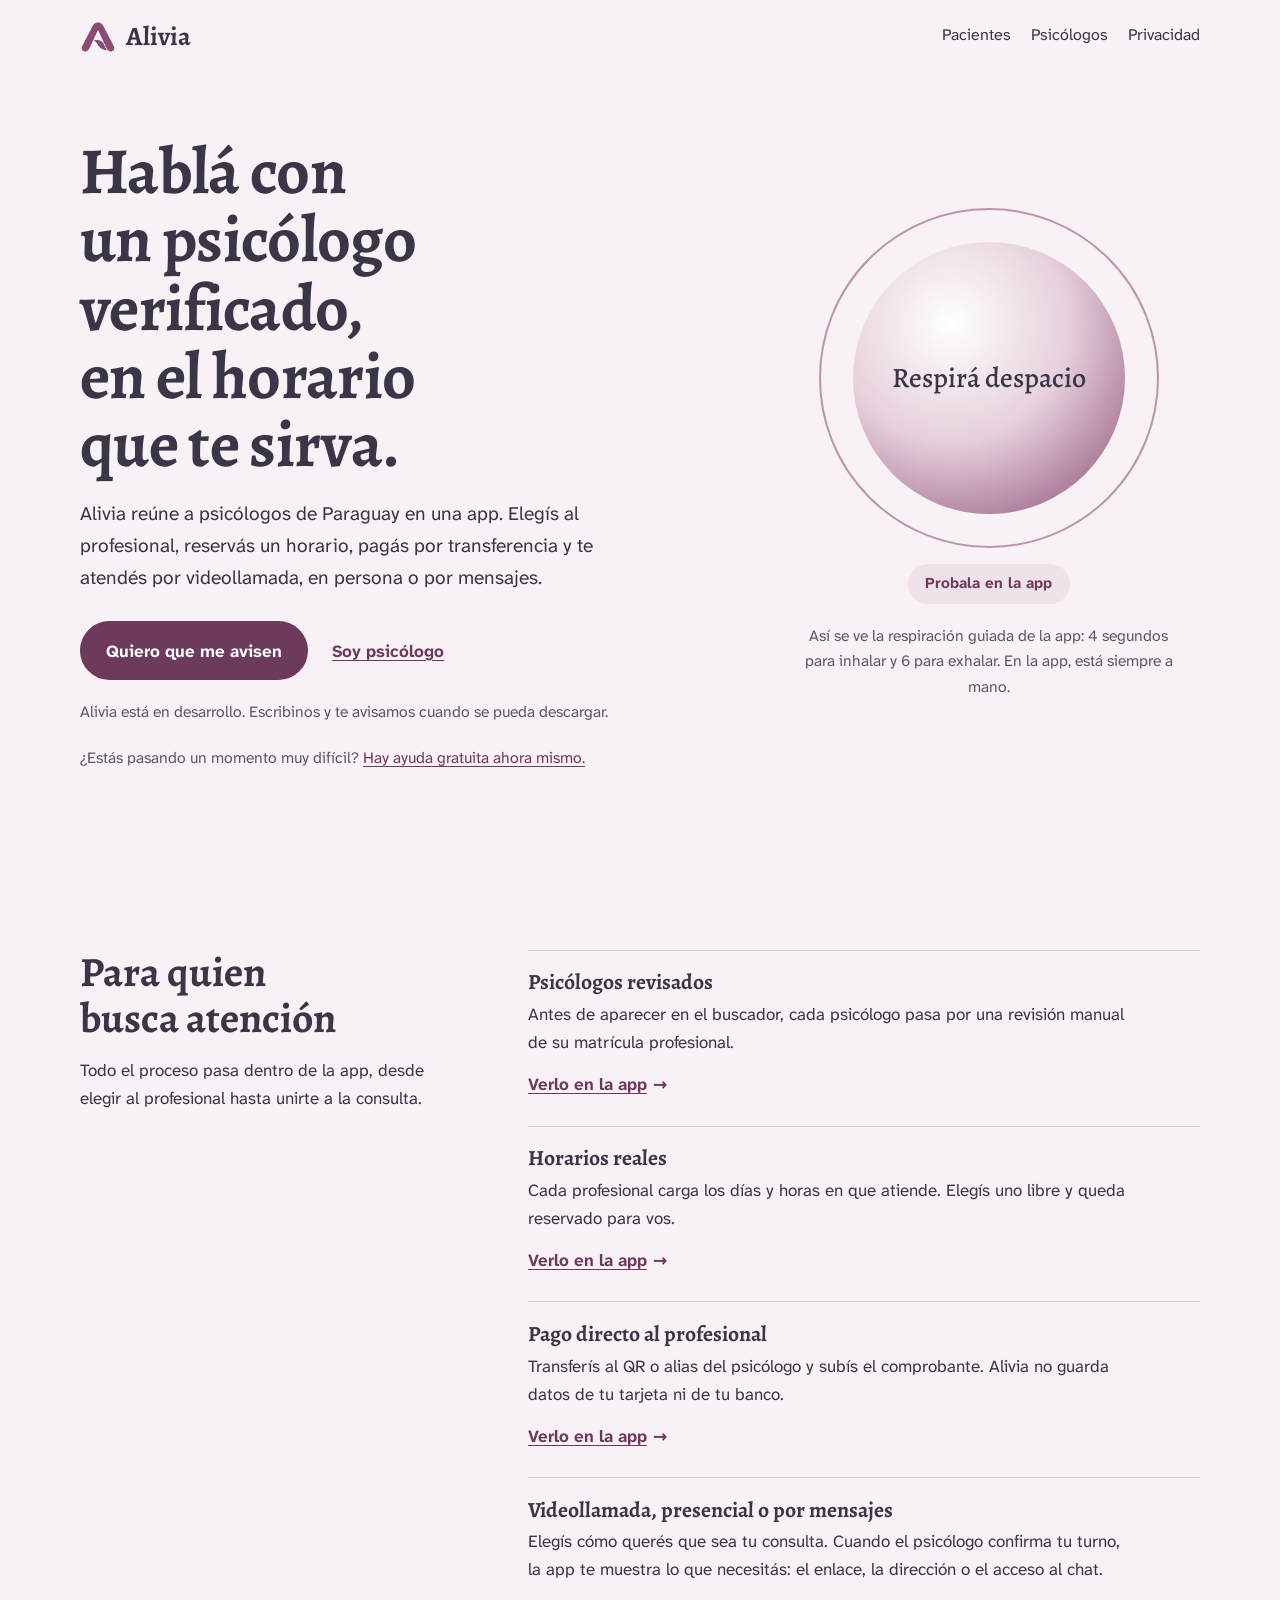
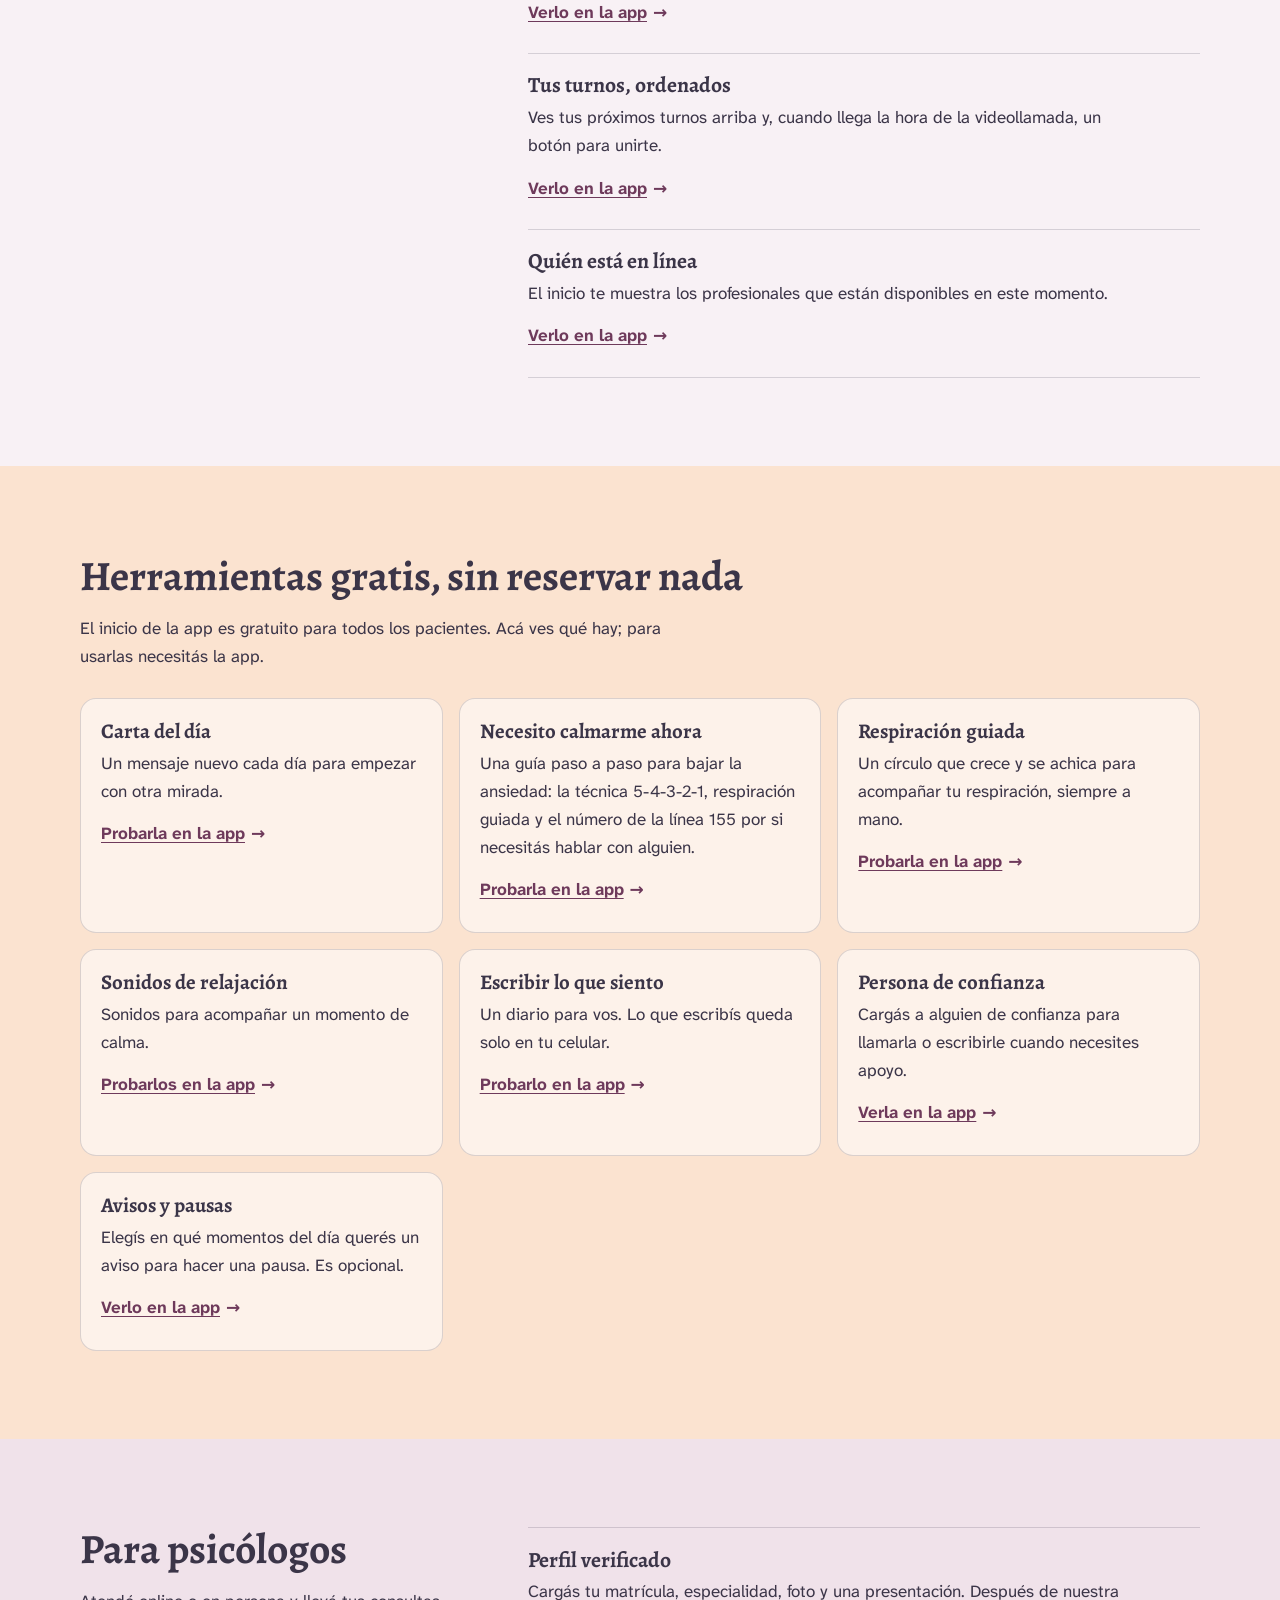
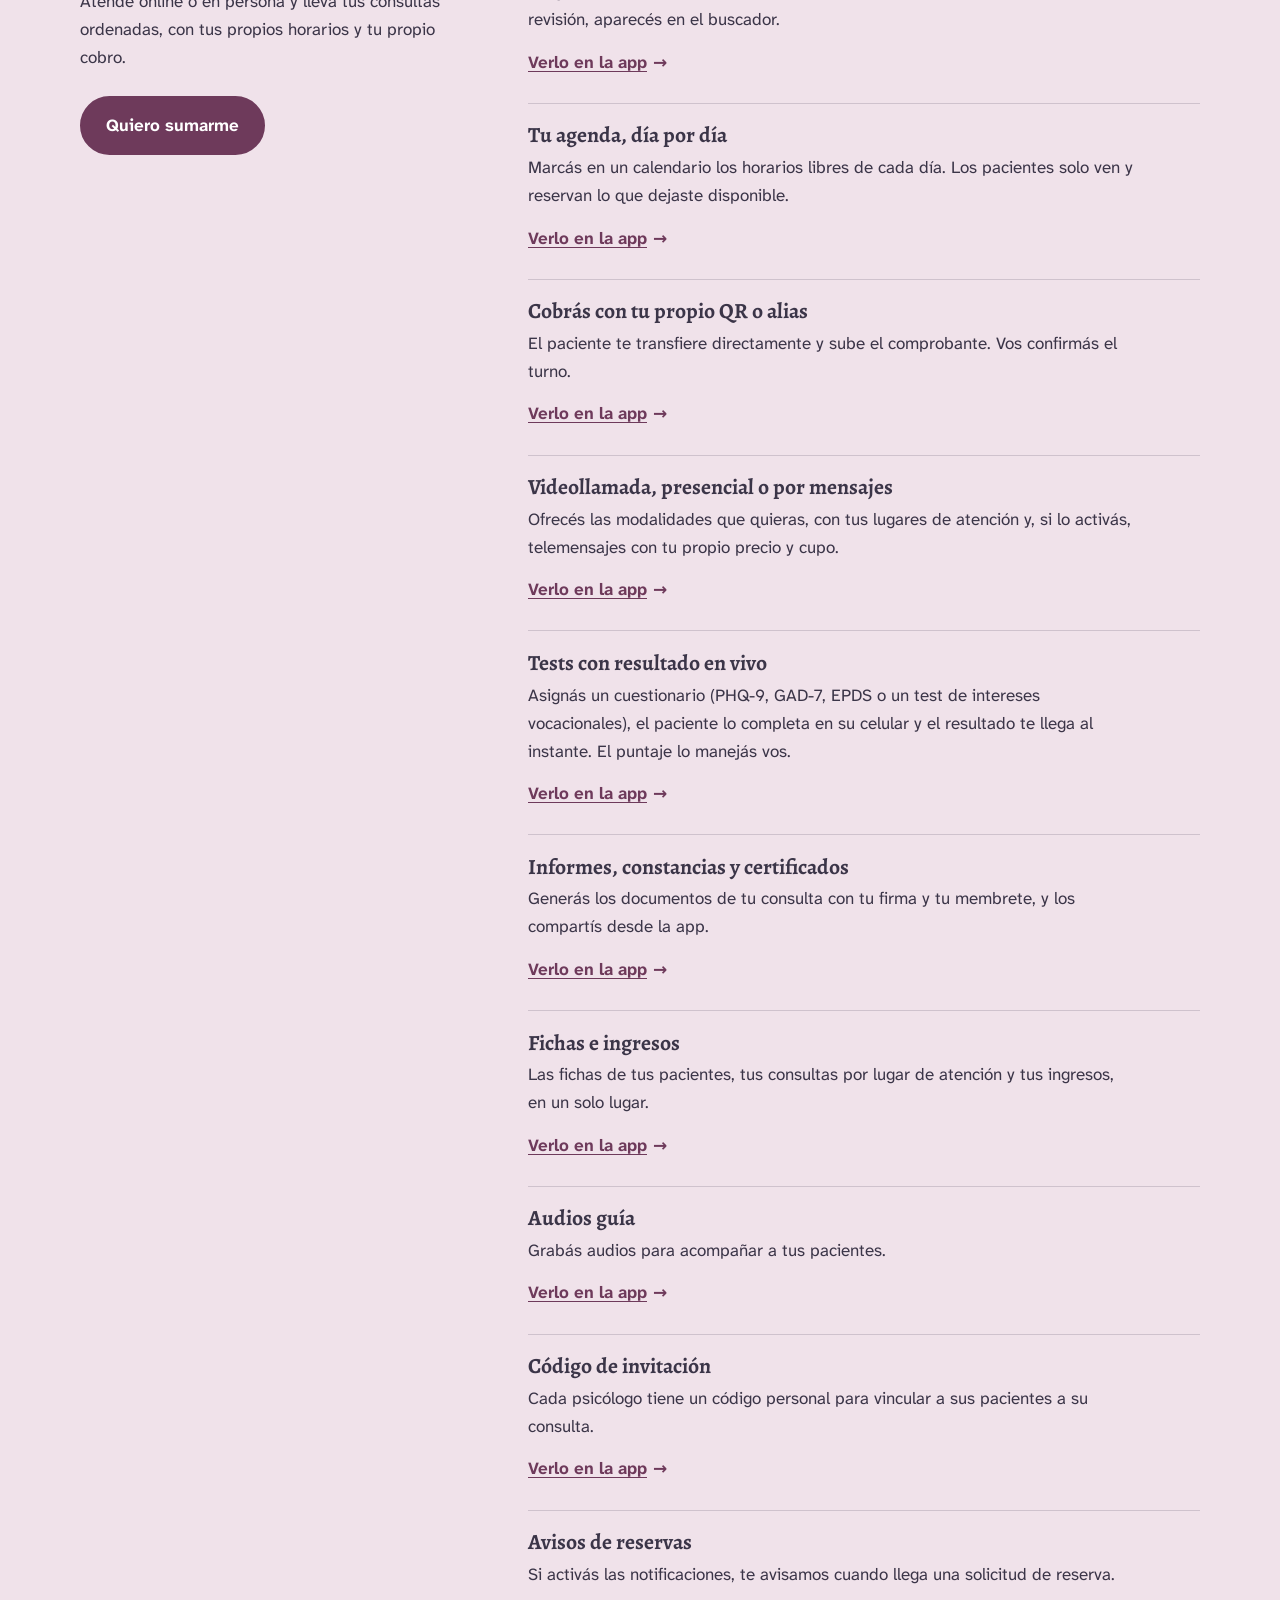
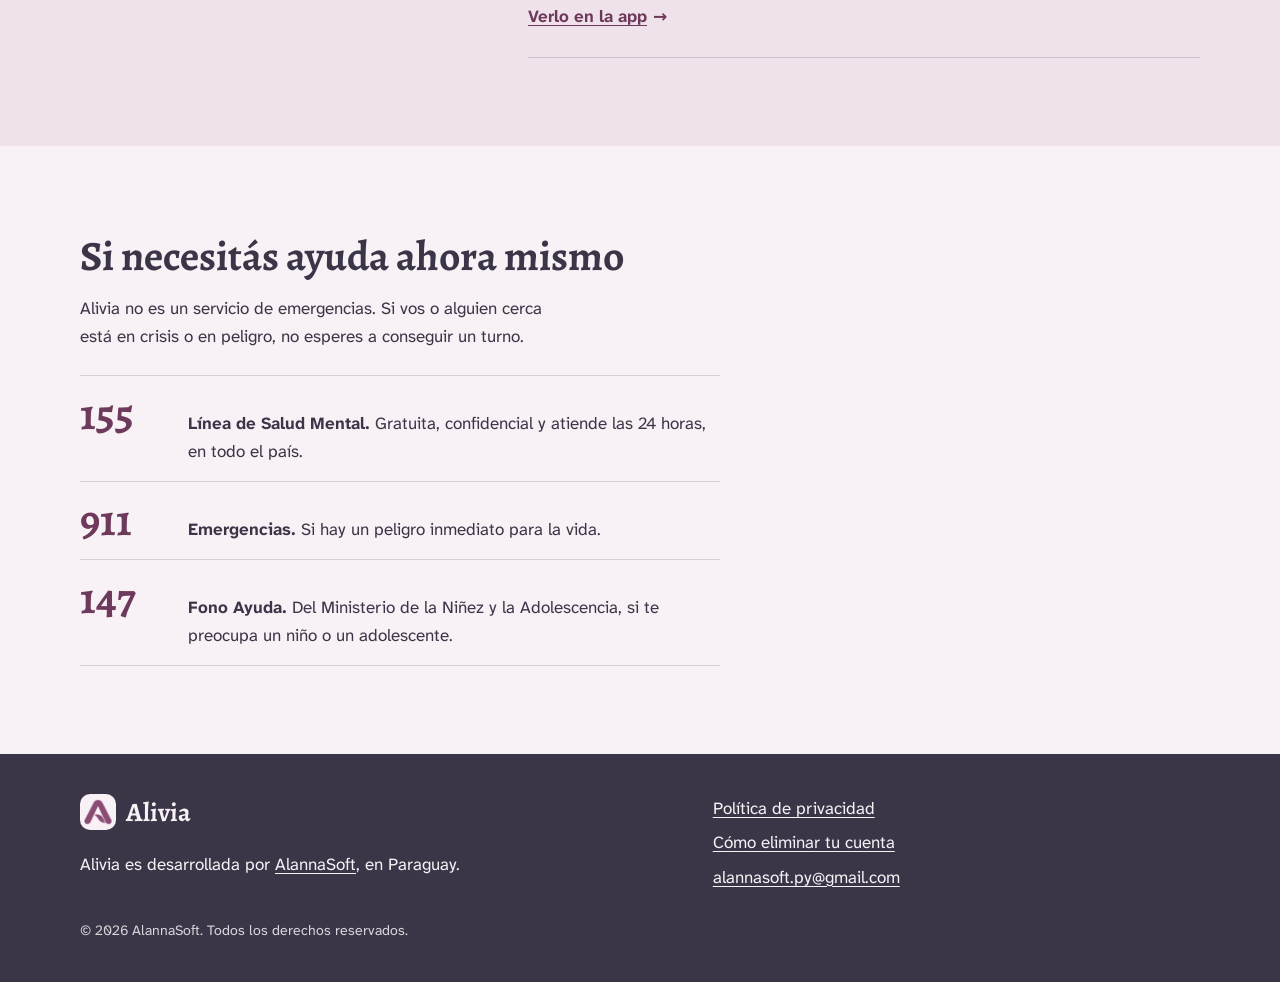
==== commit ecbb5b46: "Color ciruela: nueva paleta y logo recoloreado en la web Co-Authored-By: Claude Sonnet 5.5 <noreply@" ====
--- a/index.html
+++ b/index.html
@@ -5,11 +5,18 @@
   <meta name="viewport" content="width=device-width, initial-scale=1">
   <title>Alivia: psicólogos verificados en Paraguay</title>
   <meta name="description" content="Encontrá un psicólogo verificado, reservá tu consulta y atendete por videollamada, en persona o por mensajes. Alivia, salud mental para Paraguay.">
-  <meta name="theme-color" content="#F3F1FA">
+  <meta name="theme-color" content="#F8F1F5">
   <meta property="og:type" content="website">
   <meta property="og:locale" content="es_PY">
   <meta property="og:title" content="Alivia: psicólogos verificados en Paraguay">
   <meta property="og:description" content="Elegí un psicólogo verificado, reservá un horario y atendete por videollamada, en persona o por mensajes.">
+  <meta property="og:url" content="https://estacionalanna.github.io/alivia-web/">
+  <meta property="og:site_name" content="Alivia">
+  <meta property="og:image" content="https://estacionalanna.github.io/alivia-web/assets/img/logo-512.png">
+  <meta property="og:image:width" content="512">
+  <meta property="og:image:height" content="512">
+  <meta property="og:image:alt" content="Logo de Alivia">
+  <meta name="twitter:card" content="summary">
   <link rel="icon" href="assets/img/favicon-64.png" type="image/png" sizes="64x64">
   <link rel="apple-touch-icon" href="assets/img/apple-touch-icon.png">
   <link rel="preload" href="assets/fonts/alegreya-700.woff2" as="font" type="font/woff2" crossorigin>
--- a/assets/css/estilos.css
+++ b/assets/css/estilos.css
@@ -1,6 +1,6 @@
 /* Alivia web: estilos compartidos por index.html y privacidad.html
-   Paleta oficial "Lavanda suave" + una variante más oscura del acento (--acento-fuerte)
-   para texto y botones, porque #8B7FC7 sola no llega al contraste mínimo para texto. */
+   Paleta oficial "Ciruela suave" + una variante más oscura del acento (--acento-fuerte)
+   para texto y botones sobre fondos claros (contraste AA). */
 
 @font-face {
   font-family: "Alegreya";
@@ -32,11 +32,11 @@
 }
 
 :root {
-  --fondo: #F3F1FA;
-  --superficie: #C9C2E8;
-  --superficie-suave: #E6E2F4;
-  --acento: #8B7FC7;
-  --acento-fuerte: #5A4E9E;
+  --fondo: #F8F1F5;
+  --superficie: #E6CFDC;
+  --superficie-suave: #F0E2EA;
+  --acento: #8A4A74;
+  --acento-fuerte: #6E3A5B;
   --calido: #FBE3D0;
   --tinta: #3B3548;
   --tinta-suave: #5E576B;
@@ -673,6 +673,12 @@
 .pie .marca {
   color: var(--fondo);
 }
+/* El logo ciruela casi no se ve sobre el pie oscuro: va sobre un fondo claro. */
+.pie .marca img {
+  background: var(--fondo);
+  border-radius: 10px;
+  padding: 3px;
+}
 
 .pie__rejilla {
   display: grid;
